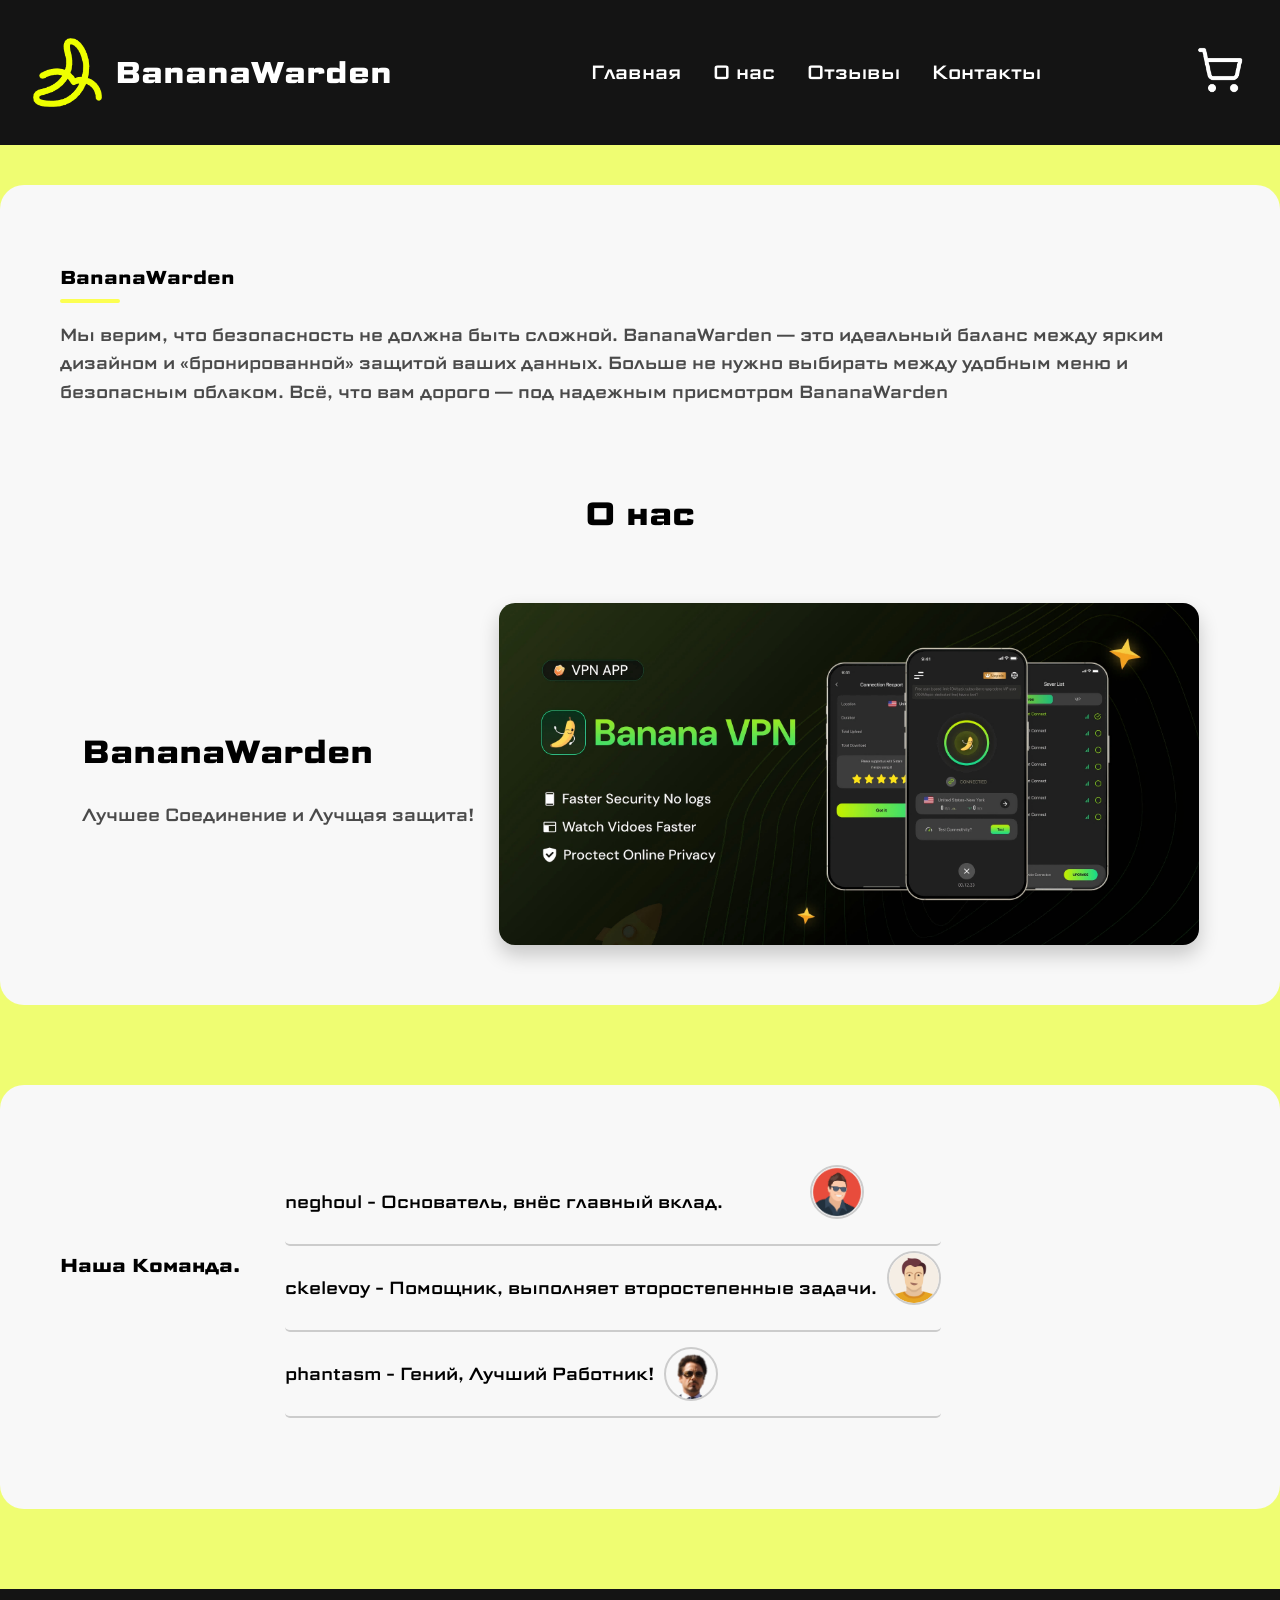
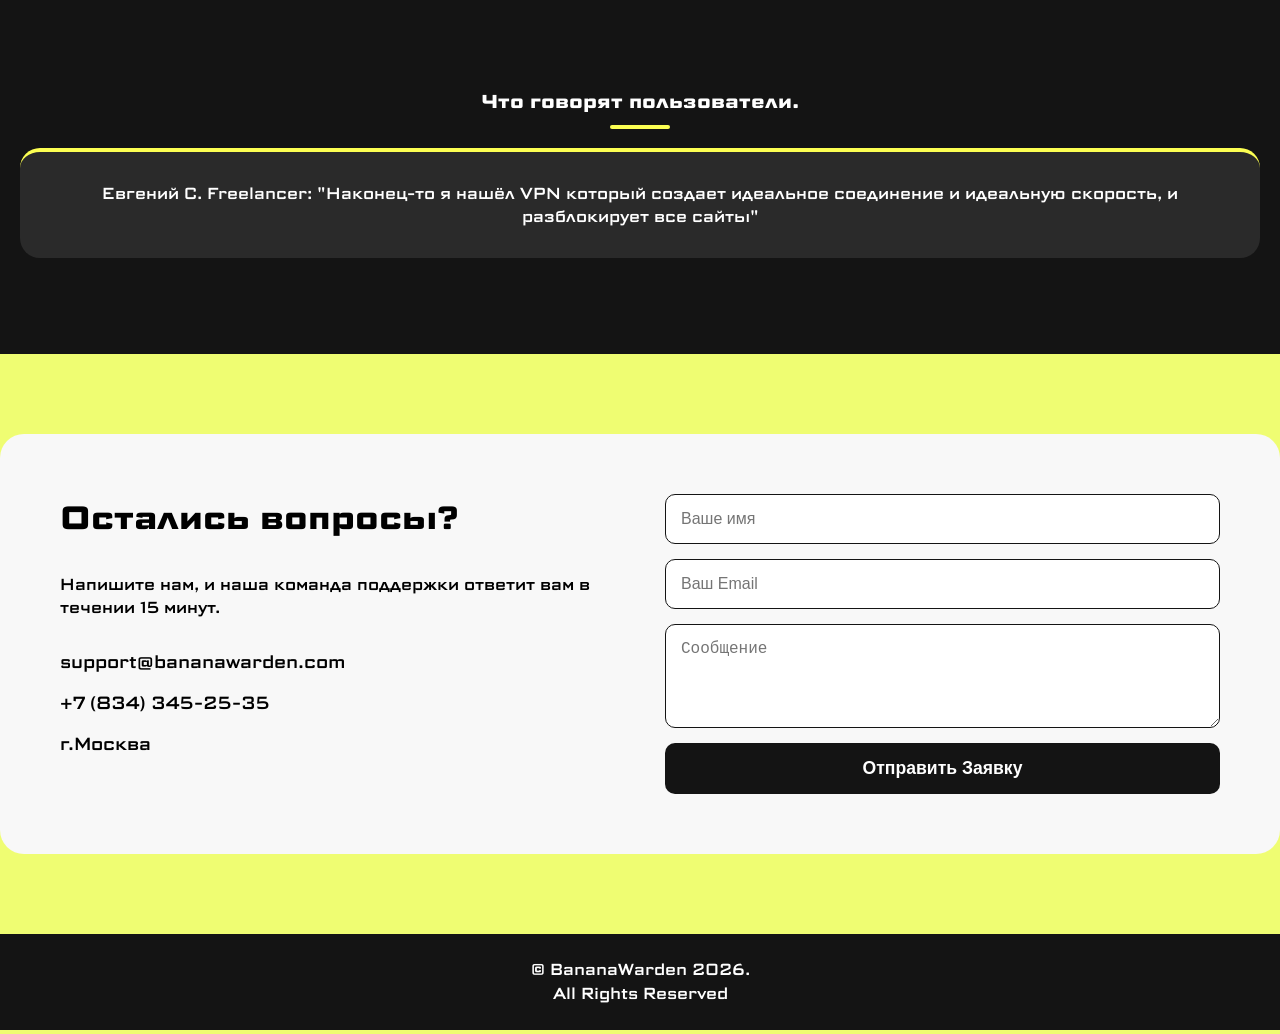
==== index.html @ d2dd1aca "Add files via upload" ====
<!DOCTYPE html>
<html lang="en">
<head>
    <meta charset="UTF-8">
    <meta name="viewport" content="width=device-width, initial-scale=1.0">
    <link rel="stylesheet" href="css/css.css">
    <link rel="icon" href="images/banana.png">
    <title>BananaWarden</title>
</head>
<body>
    <div class="header">
        <div class="left-site">
            <img src="images/banana.png" alt="logo">
            <h2>BananaWarden</h2>
        </div>

        <div class="center-site">
            <ul>
                <li>
                    <a href="">Главная</a>
                </li>
                <li>
                    <a href="">О нас</a>
                </li>
                <li>
                    <a href="">Отзывы</a>
                </li>
                <li>
                    <a href="">Контакты</a>
                </li>
            </ul>
        </div>

        <div class="right-site">
            <button>
                <img src="images/shopping-cart.png" alt="cart">
            </button>
        </div>
    </div>

    <div class="content">
        <div class="about">
            <div class="text">
                <h3>BananaWarden</h3>
                <p>
                    Мы верим, что безопасность не должна быть
                    сложной. BananaWarden — это идеальный
                    баланс между ярким дизайном и «бронированной»
                    защитой ваших данных.
                    Больше не нужно выбирать
                    между удобным меню и безопасным облаком.
                    Всё, что вам дорого — под
                    надежным присмотром BananaWarden
                </p>
            </div>
            <h2>О нас</h2>
            <div class="about-info">
                <div class="text">
                    <h2>BananaWarden</h2>
                    <p>Лучшее Соединение и Лучщая защита!</p>
                </div>

            <img src="images/unnamed.png" alt="vpn-banana">
            </div>
        </div>
        <div class="team">
            <h3>Наша Команда.</h3>
            <div class="chels">
                <ul>
                    <li class="neghoul">
                        neghoul - Основатель, внёс главный вклад.
                <img src="images/chel1.png" alt="chel1">
                    </li>
                    <li class="ckelevoy">
                        ckelevoy - Помощник, выполняет второстепенные задачи.
                        <img src="images/chel2.png" alt="chel2">
                    </li>
                    <li class="phantasm">
                        phantasm - Гений,
                        Лучший Работник!
                        <img src="images/chel3.png" alt="chel3">
                    </li>
                </ul>
            </div>
        </div>
        <div class="reviews">
            <div class="text1">
                <h3>Что говорят пользователи.</h3>
                <div class="review1">
                    <p> Евгений С. Freelancer: "Наконец-то я нашёл VPN который создает 
                    идеальное соединение и идеальную скорость, и разблокирует все сайты" </p>
                </div>
            </div>
        </div">
        <div class="contacts">
            <div class="contact-info">
                <h3>Остались вопросы?</h3>
                <p>Напишите нам, и наша команда поддержки 
                   ответит вам в течении 15 минут.
                </p>
                <ul>
                    <li>support@bananawarden.com</li>
                    <li>+7 (834) 345-25-35</li>
                    <li>г.Москва</li>
                </ul>
            </div>
            <form class="contact-form">
                <input type="text" placeholder="Ваше имя" required>
                <input type="email" placeholder="Ваш Email" required>
                <textarea rows="4" placeholder="Сообщение" required></textarea>
                <button type="submit">Отправить Заявку</button>
            </form>
        </div>
    </div>

    <div class="footer">
        <p>&copy; BananaWarden 2026.</p>
        <p>All Rights Reserved</p>
    </div>
</body>
</html>
---- css/css.css ----
@import url('https://fonts.googleapis.com/css2?family=Science+Gothic:wght@100..900&display=swap');

body {
    font-family: "Science Gothic", sans-serif;
    margin: 0;
    padding: 0;
    background-color: #effd72;
    display: flex;
    flex-direction: column;
    justify-content: space-between;
}

.header {
    color: white;
    background-color: rgb(20, 20, 20);
    display: flex;
    justify-content: space-between;
    align-items: center;
    padding: 15px 30px;
    user-select: none;
}

.header h2:hover {
    cursor: pointer;
    color: #effd72;
    transform: translateY(-5px);
}

.header h2 {
    transition: transform 0.2s ease-in-out;
}

.header img:hover {
    transform: scale(1.1);
}

.header img:active {
    transform: scale(0.9)
}

.header img{
    transition: transform 0.3s ease-in-out;
}

.left-site {
    display: flex;
    justify-content: center;
    align-items: center;

}

.left-site img {
    width: 75px;
}

.left-site h2 {
    font-size: 30px;
    padding: 10px;
}

.center-site ul {
    display: flex;
    list-style: none;
    justify-content: center;
    align-items: center;
    gap: 2em;
}

.center-site ul li a {
    color: white;
    text-decoration: none;
    font-size: 1.2rem;
}

.center-site ul li {
    transition: transform 0.2s ease-in-out;
}

.center-site li:hover {
    transform: translateY(-3px);
}

.center-site ul li a:hover {
    color: #f2e424;
    transition: color 0.2s ease-in-out;

}

.right-site button {
    background: none;
    border: none;
}

.right-site button img {
    width: 3rem;
    cursor: pointer;
}

.right-site button img:hover {
    transform: scale(1.1);
    transition: transform 0.3s ease-in-out;
}

.right-site button img:active {
    transform: scale(1);
}

.about {
    margin: 0 auto;
    display: flex;
    flex-direction: column;
    justify-content: center;
    align-items: center;
    align-self: center;
}

.about h2 {
    font-size: 2rem;
}

.about-info {
    justify-content: space-between;
    display: flex;
    align-items: center;
    gap: 25px;
}

.footer {
    padding: 1rem 0;
    background-color: rgb(20, 20, 20);
    color: white;
    user-select: none;
}

.footer p {
    text-align: center;
    line-height: 0.5rem;
}

.about {
    display: flex;
    align-items: center;
    justify-content: space-between;
    gap: 40px;
    padding: 60px;
    background-color: #f8f8f8;
    border-radius: 24px;
    max-width: 1200px;
    margin: 40px auto;

}

text h3 {
    font-size: 2.5rem;
    margin-bottom: 20px;
    color: #1a1a1a;
    position: relative;
}

.text h3::after {
    content: '';
    display: block;
    width: 60px;
    height: 4px;
    background-color: #FCFF52;
    margin-top: 8px;
    border-radius: 2px;
}

.text p {
    font-size: 1.1rem;
    line-height: 1.6;
    color: #4a4a4a;
}

img[alt="vpn-banana"] {
    width: 700px;
    padding: auto;
    align-items: center;
    justify-content: center;
    border-radius: 16px;
    box-shadow: 0 10px 20px rgba(0, 0, 0, 0.2);
    display: block;
    transition: transform 0.3s ease-in-out;
}

img[alt="vpn-banana"]:hover {
    transform: translateY(-5px);
}

.content img {
    user-select: none;
}

.contacts {
    display: flex;
    flex-wrap: wrap;
    gap: 50px;
    max-width: 1200px;
    margin: 80px auto;
    padding: 60px;
    background-color: #f8f8f8;
    border-radius: 24px;
}

.contact-info {
    flex: 1;
    min-width: 300px;
}

.contact-info h3 {
    font-size: 2rem;
    margin-top: 0;
}

.contact-info ul {
    list-style: none;
    padding: 0;
    margin-top: 30px;
}

.contact-info ul li {
    font-size: 1.1rem;
    margin-bottom: 15px;
    display: flex;
    align-items: center;
    gap: 10px;
}

.contact-form {
    flex: 1;
    min-width: 300px;
    display: flex;
    flex-direction: column;
    gap: 15px;
}

.contact-form input, .contact-form textarea {
    width: 100%;
    padding: 15px;
    border: 1px solid #ddd;
    font-size: 1rem;
    box-sizing: border-box;
    border-radius: 10px;
    transition: border-color 0.3 ease-in-out;
}

.contact-form input, .contact-form textarea {
    outline: none;
    border-color: rgb(20, 20, 20);
}

.contact-form button {
    background-color: rgb(20, 20, 20);
    color: #fff;
    border: none;
    padding: 15px;
    border-radius: 10px;
    font-size: 1.1rem;
    font-weight: bold;
    cursor: pointer;
    transition: background-color 0.3 ease-in-out, transform 0.2s ease-in-out;
}

.contact-form button:hover {
    background-color: #333;
    transform: translateY(-2px);
}

.contact-form button {
    transition: transform 0.3s ease-in-out;
}

.contact-form button:active {
    transform: translateY(0);
}

.team {
    display: flex;
    flex-wrap: wrap;
    gap: 45px;
    max-width: 1200px;
    margin: 80px auto;
    padding: 60px;
    background-color: #f8f8f8;
    border-radius: 24px;
}

.team h3 {
    margin-bottom: 0;
    position: relative;
    top: 88px;
}

.team ul {
    list-style: none;
    padding: 0;
    margin-top: 30px;
}

.team ul li {
    font-size: 1.1rem;
    margin-bottom: 15px;
    display: flex;
    align-items: center;
    gap: 10px;
}

.neghoul img {
    width: 50px;
    background: none;
    padding: auto;
    margin: auto;
    position: relative;
    top: -10px;
    border: 2px solid #ccc;
    border-radius: 100px;
}

.neghoul {
    display: flex;
    gap: 20px;
}

.ckelevoy img {
    width: 50px;
    background: none;
    position: relative;
    top: -10px;
    border: 2px solid #ccc;
    border-radius: 100px;
}

.ckelevoy {
    gap: 25px;
    display: flex;
}

.phantasm img {
    display: flex;
    width: 50px;
    gap: 10px;
    border: 2px solid #ccc;
    border-radius: 100px;
}

.chels ul {
    display: flex;
    flex-direction: column;
    gap: 20 px;
    list-style: none;
    padding: 0;
}

.chels li {
    font-size: 18px;
    border-bottom: 1px solid #ccc;
    padding-bottom: 15px;
    margin-bottom: 15px;
    border-width: 2px;
    border-radius: 5px;
}

.chels img {
    width: auto;
    height: 50px;
    object-fit: contain;
}

div {
    display: block;
    unicode-bidi: isolate;
}

.text1 {
    background-color: rgb(20, 20, 20);
    padding: 80px 20px;
    text-align: center;
}

.text1 h3 {
    color: white;
}

.text1 h3::after {
    content: '';
    display: block;
    width: 60px;
    height: 4px;
    background-color: #FCFF52;
    margin: 10px auto 0;
    border-radius: 2px;
}

.reviews review-cards {
    color: white;   
}

.text1 p {
    color: white;
    background-color: #2a2a2a;
    border-radius: 20px;
    display: flex;
    flex-direction: column;
    justify-content: space-between;
    padding: 30px;
    position: relative;
    border-top: 4px solid #FCFF52;
}
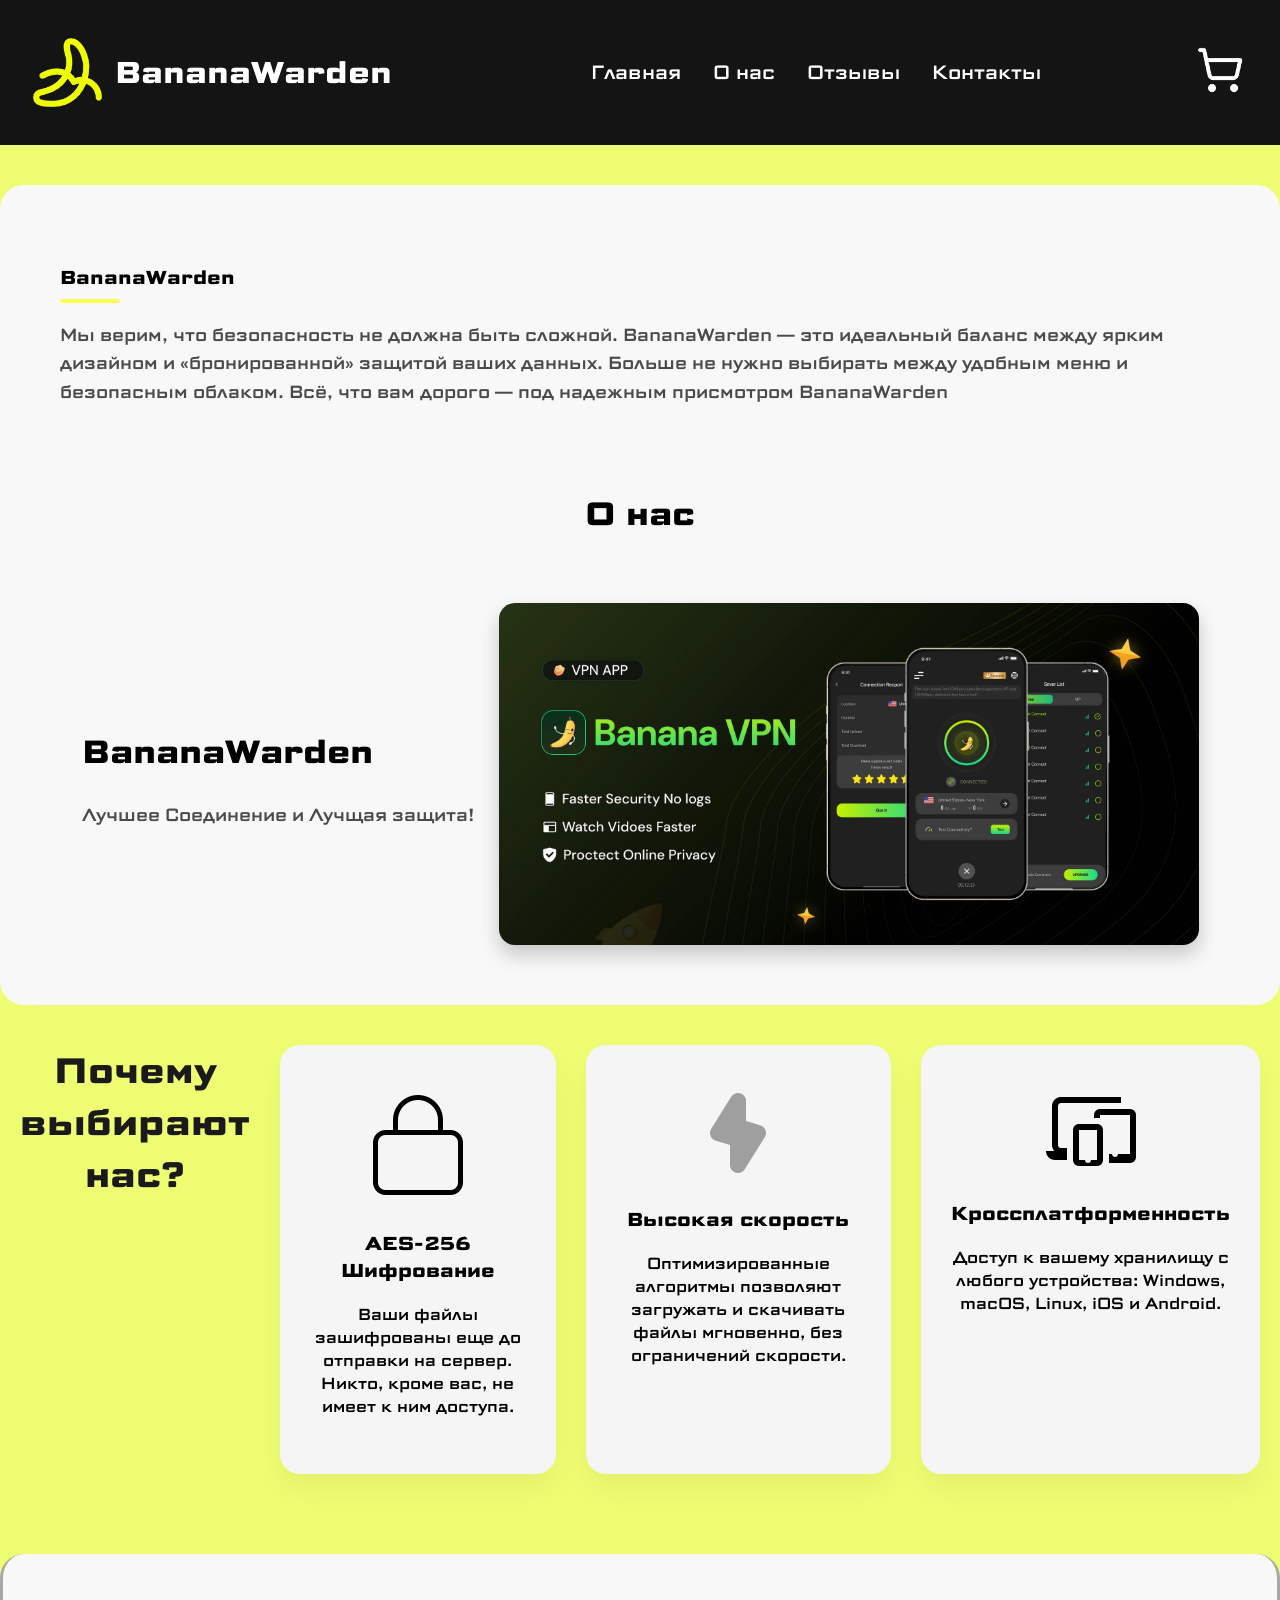
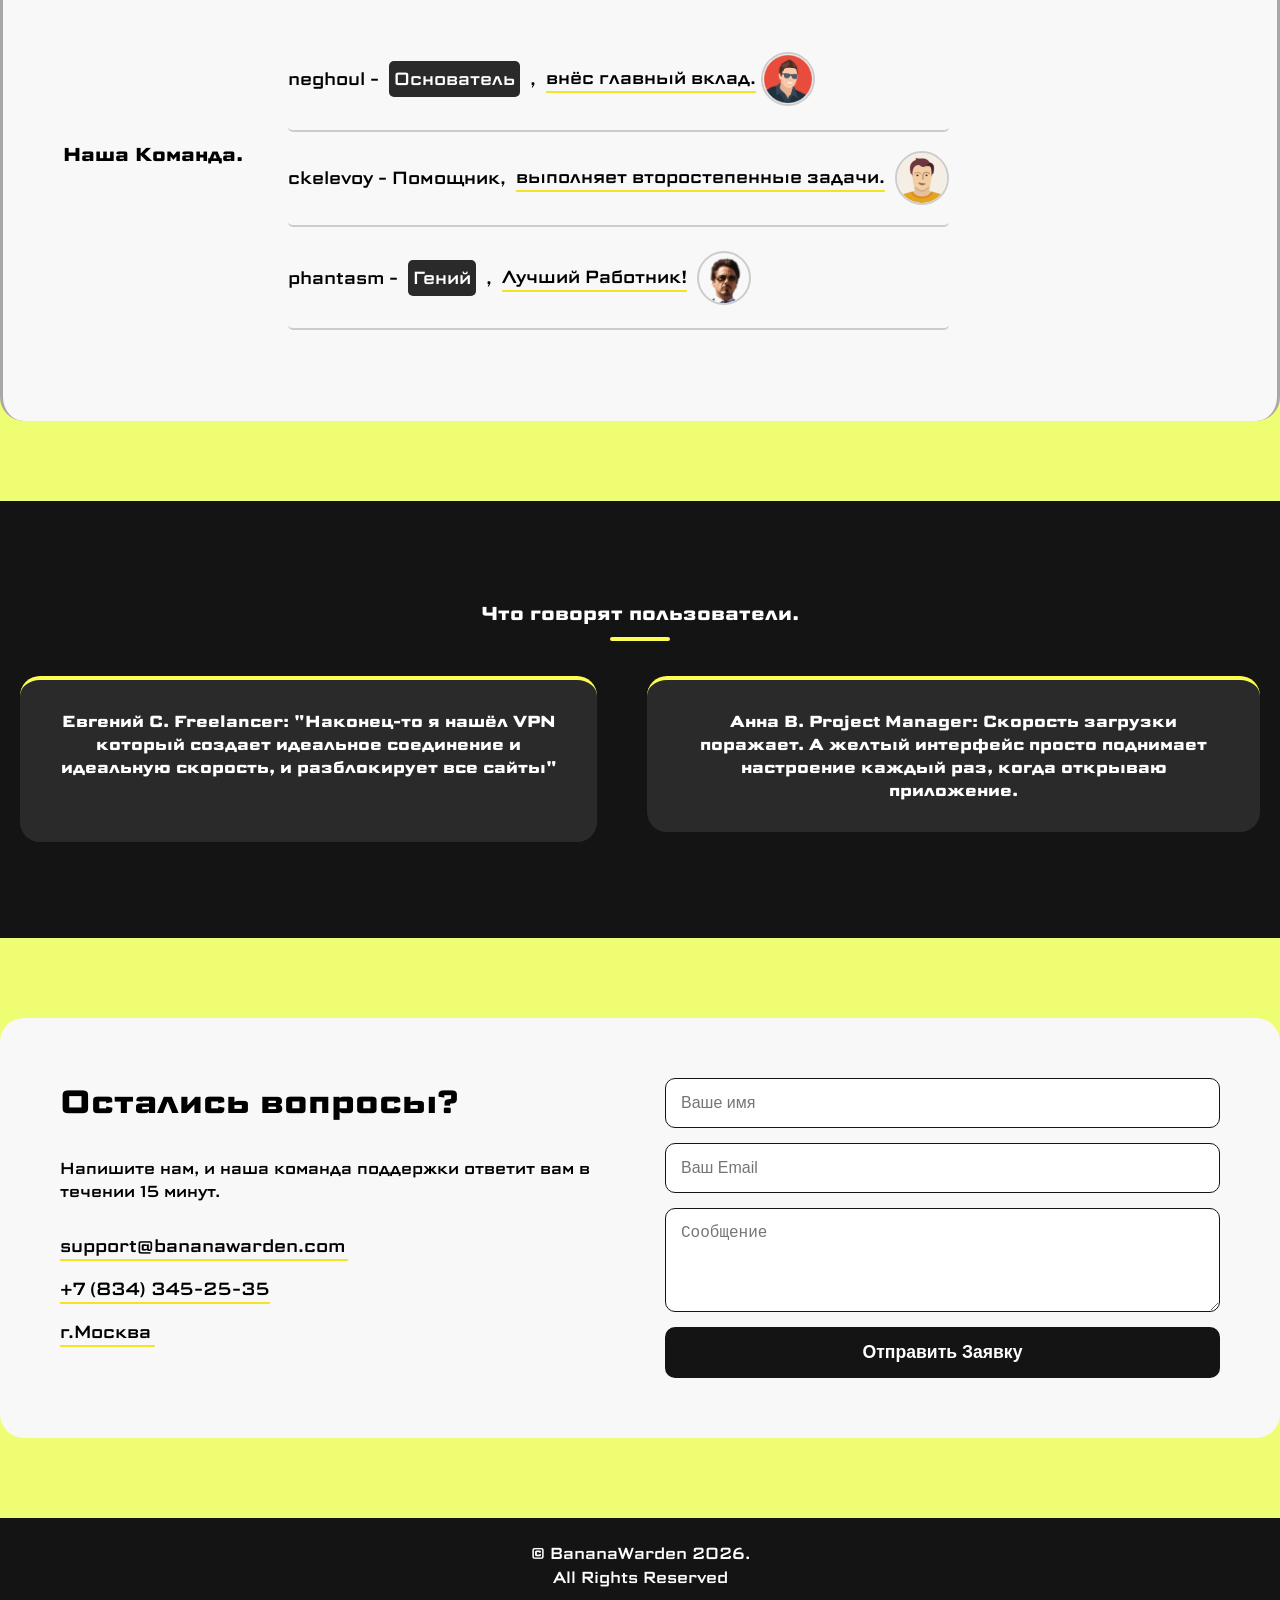
==== commit 63f8d9e6: "Add files via upload" ====
--- a/index.html
+++ b/index.html
@@ -3,7 +3,7 @@
 <head>
     <meta charset="UTF-8">
     <meta name="viewport" content="width=device-width, initial-scale=1.0">
-    <link rel="stylesheet" href="css/css.css">
+    <link rel="stylesheet" href="css/style.css">
     <link rel="icon" href="images/banana.png">
     <title>BananaWarden</title>
 </head>
@@ -63,21 +63,39 @@
             <img src="images/unnamed.png" alt="vpn-banana">
             </div>
         </div>
+        <div class="choose">
+            <h1>Почему выбирают нас?</h1>
+            <div class="choose1">
+                <img src="images/lock.png" alt="lock">
+                <h3>AES-256 Шифрование</h3>
+                <p>Ваши файлы зашифрованы еще до отправки на сервер. Никто, кроме вас, не имеет к ним доступа.</p>
+            </div>
+            <div class="choose2">
+                <img src="images/lightning.png" alt="lightning">
+                <h3>Высокая скорость</h3>
+                <p>Оптимизированные алгоритмы позволяют загружать и скачивать файлы мгновенно, без ограничений скорости.</p>
+            </div>
+            <div class="choose3">
+                <img src="images/devices.png" alt="devices">
+                <h3>Кроссплатформенность</h3>
+                <p>Доступ к вашему хранилищу с любого устройства: Windows, macOS, Linux, iOS и Android.</p>
+            </div>
+        </div>
         <div class="team">
             <h3>Наша Команда.</h3>
             <div class="chels">
                 <ul>
                     <li class="neghoul">
-                        neghoul - Основатель, внёс главный вклад.
+                        neghoul - <p class="osnova">Основатель</p>, <p class="opis1">внёс главный вклад.</p>
                 <img src="images/chel1.png" alt="chel1">
                     </li>
                     <li class="ckelevoy">
-                        ckelevoy - Помощник, выполняет второстепенные задачи.
+                        ckelevoy - Помощник, <p class="opis2">выполняет второстепенные задачи.</p>
                         <img src="images/chel2.png" alt="chel2">
                     </li>
                     <li class="phantasm">
-                        phantasm - Гений,
-                        Лучший Работник!
+                        phantasm - <p class="geniy">Гений</p>,
+                        <p class="opis3">Лучший Работник!</p>
                         <img src="images/chel3.png" alt="chel3">
                     </li>
                 </ul>
@@ -87,8 +105,11 @@
             <div class="text1">
                 <h3>Что говорят пользователи.</h3>
                 <div class="review1">
-                    <p> Евгений С. Freelancer: "Наконец-то я нашёл VPN который создает 
-                    идеальное соединение и идеальную скорость, и разблокирует все сайты" </p>
+                    <div class="cart-review">
+                        <p> <b>Евгений С. Freelancer: "Наконец-то я нашёл VPN который создает 
+                    идеальное соединение и идеальную скорость, и разблокирует все сайты"</b> </p>
+                    <h4>Анна В. Project Manager: Скорость загрузки поражает. А желтый интерфейс просто поднимает настроение каждый раз, когда открываю приложение.</h4>
+                    </div>
                 </div>
             </div>
         </div">
@@ -99,9 +120,9 @@
                    ответит вам в течении 15 минут.
                 </p>
                 <ul>
-                    <li>support@bananawarden.com</li>
-                    <li>+7 (834) 345-25-35</li>
-                    <li>г.Москва</li>
+                    <li class="emails">support@bananawarden.com</li>
+                    <li class="number">+7 (834) 345-25-35</li>
+                    <li class="city">г.Москва</li>
                 </ul>
             </div>
             <form class="contact-form">
--- a/css/style.css
+++ b/css/style.css
@@ -0,0 +1,598 @@
+@import url('https://fonts.googleapis.com/css2?family=Science+Gothic:wght@100..900&display=swap');
+
+body {
+    font-family: "Science Gothic", sans-serif;
+    margin: 0;
+    padding: 0;
+    background-color: #effd72;
+    display: flex;
+    flex-direction: column;
+    justify-content: space-between;
+}
+
+.header {
+    color: white;
+    background-color: rgb(20, 20, 20);
+    display: flex;
+    justify-content: space-between;
+    align-items: center;
+    padding: 15px 30px;
+    user-select: none;
+}
+
+.header h2:hover {
+    cursor: pointer;
+    color: #effd72;
+    transform: translateY(-5px);
+}
+
+.header h2 {
+    transition: transform 0.2s ease-in-out;
+}
+
+.header img:hover {
+    transform: scale(1.1);
+}
+
+.header img:active {
+    transform: scale(0.9)
+}
+
+.header img{
+    transition: transform 0.3s ease-in-out;
+}
+
+.left-site {
+    display: flex;
+    justify-content: center;
+    align-items: center;
+
+}
+
+.left-site img {
+    width: 75px;
+}
+
+.left-site h2 {
+    font-size: 30px;
+    padding: 10px;
+}
+
+.center-site ul {
+    display: flex;
+    list-style: none;
+    justify-content: center;
+    align-items: center;
+    gap: 2em;
+}
+
+.center-site ul li a {
+    color: white;
+    text-decoration: none;
+    font-size: 1.2rem;
+}
+
+.center-site ul li {
+    transition: transform 0.2s ease-in-out;
+}
+
+.center-site li:hover {
+    transform: translateY(-3px);
+}
+
+.center-site ul li a:hover {
+    color: #f2e424;
+    transition: color 0.2s ease-in-out;
+
+}
+
+.right-site button {
+    background: none;
+    border: none;
+}
+
+.right-site button img {
+    width: 3rem;
+    cursor: pointer;
+}
+
+.right-site button img:hover {
+    transform: scale(1.1);
+    transition: transform 0.3s ease-in-out;
+}
+
+.right-site button img:active {
+    transform: scale(1);
+}
+
+.about {
+    margin: 0 auto;
+    display: flex;
+    flex-direction: column;
+    justify-content: center;
+    align-items: center;
+    align-self: center;
+}
+
+.about h2 {
+    font-size: 2rem;
+}
+
+.about-info {
+    justify-content: space-between;
+    display: flex;
+    align-items: center;
+    gap: 25px;
+}
+
+.footer {
+    padding: 1rem 0;
+    background-color: rgb(20, 20, 20);
+    color: white;
+    user-select: none;
+}
+
+.footer p {
+    text-align: center;
+    line-height: 0.5rem;
+}
+
+.about {
+    display: flex;
+    align-items: center;
+    justify-content: space-between;
+    gap: 40px;
+    padding: 60px;
+    background-color: #f8f8f8;
+    border-radius: 24px;
+    max-width: 1200px;
+    margin: 40px auto;
+
+}
+
+text h3 {
+    font-size: 2.5rem;
+    margin-bottom: 20px;
+    color: #1a1a1a;
+    position: relative;
+}
+
+.text h3::after {
+    content: '';
+    display: block;
+    width: 60px;
+    height: 4px;
+    background-color: #FCFF52;
+    margin-top: 8px;
+    border-radius: 2px;
+}
+
+.text p {
+    font-size: 1.1rem;
+    line-height: 1.6;
+    color: #4a4a4a;
+}
+
+img[alt="vpn-banana"] {
+    width: 700px;
+    padding: auto;
+    align-items: center;
+    justify-content: center;
+    border-radius: 16px;
+    box-shadow: 0 10px 20px rgba(0, 0, 0, 0.2);
+    display: block;
+    transition: transform 0.3s ease-in-out;
+}
+
+img[alt="vpn-banana"]:hover {
+    transform: translateY(-5px);
+}
+
+.content img {
+    user-select: none;
+}
+
+.contacts {
+    display: flex;
+    flex-wrap: wrap;
+    gap: 50px;
+    max-width: 1200px;
+    margin: 80px auto;
+    padding: 60px;
+    background-color: #f8f8f8;
+    border-radius: 24px;
+}
+
+.emails {
+    display: inline-block;
+    width: 288px;
+    border-bottom: 2px solid #f2e424;
+    border-radius: 1px;
+}
+
+.number {
+    display: inline-block;
+    width: 210px;
+    border-bottom: 2px solid #f2e424;
+    border-radius: 1px;
+}
+
+.city {
+    user-select: none;
+    display: inline-block;
+    width: 95px;
+    border-bottom: 2px solid #f2e424;
+    border-radius: 1px;
+}
+
+.contact-info {
+    flex: 1;
+    min-width: 300px;
+}
+
+.contact-info p {
+    user-select: none;
+}
+
+.contact-info h3 {
+    font-size: 2rem;
+    margin-top: 0;
+    user-select: none;
+}
+
+.contact-info ul {
+    list-style: none;
+    padding: 0;
+    margin-top: 30px;
+}
+
+.contact-info ul li {
+    font-size: 1.1rem;
+    margin-bottom: 15px;
+    display: flex;
+    align-items: center;
+    gap: 10px;
+}
+
+.contact-form {
+    flex: 1;
+    min-width: 300px;
+    display: flex;
+    flex-direction: column;
+    gap: 15px;
+}
+
+.contact-form input, .contact-form textarea {
+    width: 100%;
+    padding: 15px;
+    border: 1px solid #ddd;
+    font-size: 1rem;
+    box-sizing: border-box;
+    border-radius: 10px;
+    transition: border-color 0.3 ease-in-out;
+}
+
+.contact-form input, .contact-form textarea {
+    outline: none;
+    border-color: rgb(20, 20, 20);
+}
+
+.contact-form button {
+    background-color: rgb(20, 20, 20);
+    color: #fff;
+    border: none;
+    padding: 15px;
+    border-radius: 10px;
+    font-size: 1.1rem;
+    font-weight: bold;
+    cursor: pointer;
+    transition: background-color 0.3 ease-in-out, transform 0.2s ease-in-out;
+}
+
+.contact-form button:hover {
+    background-color: #333;
+    transform: translateY(-2px);
+}
+
+.contact-form button {
+    transition: transform 0.3s ease-in-out;
+}
+
+.contact-form button:active {
+    transform: translateY(0);
+}
+
+.team {
+    display: flex;
+    flex-wrap: wrap;
+    gap: 45px;
+    max-width: 1200px;
+    margin: 80px auto;
+    padding: 60px;
+    background-color: #f8f8f8;
+    border-radius: 24px;
+    border-right: 3px solid #a8a8a8;
+    border-left: 3px solid #a8a8a8;
+    user-select: none;
+}
+
+.team h3 {
+    margin-bottom: 0;
+    position: relative;
+    top: 109px;
+}
+
+.team ul {
+    list-style: none;
+    padding: 0;
+    margin-top: 30px;
+}
+
+.team ul li {
+    font-size: 1.1rem;
+    margin-bottom: 15px;
+    display: flex;
+    align-items: center;
+    gap: 10px;
+}
+
+.osnova {
+    background-color: #2a2a2a;
+    color: white;
+    border-radius: 5px;
+    padding: 5px;
+    transition: transform 0.3s ease-in-out;
+}
+
+.osnova:hover {
+    transform: translateY(-1px);
+}
+
+.neghoul img {
+    width: 50px;
+    background: none;
+    padding: auto;
+    margin: auto;
+    position: relative;
+    top: auto;
+    left:  -70px;
+    border: 2px solid #ccc;
+    border-radius: 100px;
+    transition: transform 0.3s ease-in-out;
+}
+
+.neghoul img:hover {
+    transform: translateY(-1px);
+}
+
+.neghoul {
+    display: flex;
+    gap: 20px;
+}
+
+.opis1 {
+    border-bottom: 2px solid #f2e424;
+    border-radius: 1px;
+}
+
+.ckelevoy img {
+    width: 50px;
+    background: none;
+    position: relative;
+    top: auto;
+    border: 2px solid #ccc;
+    border-radius: 100px;
+    transition: transform 0.3s ease-in-out;
+}
+
+.ckelevoy img:hover {
+    transform: translateY(-1px);
+}
+
+.ckelevoy {
+    gap: 25px;
+    display: flex;
+}
+
+.opis2 {
+    border-bottom: 2px solid #f2e424;
+    border-radius: 1px;
+}
+
+.geniy {
+    color: white;
+    background-color: #2a2a2a;
+    border-radius: 5px;
+    padding: 5px;
+    transition: transform 0.3s ease-in-out;
+}
+
+.geniy:hover {
+    transform: translateY(-1px);
+}
+
+.phantasm img {
+    display: flex;
+    position: relative;
+    top: auto;
+    width: 50px;
+    gap: 10px;
+    border: 2px solid #ccc;
+    border-radius: 100px;
+    transition: transform 0.3s ease-in-out;
+}
+
+.phantasm img:hover {
+    transform: translateY(-1px);
+}
+
+.opis3 {
+    border-bottom: 2px solid #f2e424;
+    border-radius: 1px;
+}
+
+.chels ul {
+    display: flex;
+    flex-direction: column;
+    gap: 20 px;
+    list-style: none;
+    padding: 0;
+}
+
+.chels li {
+    font-size: 18px;
+    border-bottom: 1px solid #ccc;
+    padding-bottom: 15px;
+    margin-bottom: 15px;
+    border-width: 2px;
+    border-radius: 5px;
+}
+
+.chels img {
+    width: auto;
+    height: 50px;
+    object-fit: contain;
+}
+
+div {
+    display: block;
+    unicode-bidi: isolate;
+}
+
+.text1 {
+    background-color: rgb(20, 20, 20);
+    padding: 80px 20px;
+    text-align: center;
+}
+
+.text1 h3 {
+    color: white;
+}
+
+.text1 h3::after {
+    content: '';
+    display: block;
+    width: 60px;
+    height: 4px;
+    background-color: #FCFF52;
+    margin: 10px auto 0;
+    border-radius: 2px;
+}
+
+.reviews review-cards {
+    color: white;   
+}
+
+.text1 {
+    position: relative;
+    display: block;
+}
+
+.cart-review {
+    display: flex;
+    position: relative;
+    gap: 50px;
+    justify-content: center;
+}
+
+.text1 p {
+    max-width: 600px;
+    color: white;
+    background-color: #2a2a2a;
+    border-radius: 20px;
+    display: flex;
+    flex-direction: column;
+    justify-content: space-between;
+    padding: 30px;
+    position: relative;
+    border-top: 4px solid #FCFF52;
+    transition: transform 0.3s ease-in-out;
+    user-select: none;
+}
+
+.text1 p:hover {
+    transform: translateY(-1.5px);
+    background-color: #333333;
+}
+
+.reviews h4 {
+    max-width: 600px;
+    height: auto;
+    color: white;
+    background-color: #2a2a2a;
+    border-radius: 20px;
+    display: flex;
+    flex-direction: column;
+    justify-content: space-between;
+    position: relative;
+    padding: 30px;
+    border-top: 4px solid #FCFF52;
+    transition: transform 0.3s ease-in-out;
+    user-select: none;
+    top: -5.2px;
+}
+
+.reviews h4:hover {
+    transform: translateY(-1.5px);
+    background-color: #333333;
+}
+
+.choose {
+    max-width: 1500px;
+    margin: 0 auto;
+    padding: 0 20px;
+    display: flex;
+    gap: 30px;
+}
+
+.choose h1 {
+    margin-top: 0;
+    padding-top: 0;
+    font-size: 2.2rem;
+    text-align: center;
+    margin-bottom: 40px;
+    color: #1a1a1a;
+    position: relative;
+}
+
+.choose1 {
+    background-color: whitesmoke;
+    border-radius: 20px;
+    padding: 40px 30px;
+    text-align: center;
+    box-shadow: 0 15px 30px rgba(0, 0, 0, 0.05);
+    transition: transform 0.3s ease;
+}
+
+.choose1:hover {
+    transform: translateY(-10px);
+    border-bottom: 4px solid rgb(20, 20, 20);
+}
+
+.choose2 {
+    background-color: whitesmoke;
+    border-radius: 20px;
+    padding: 40px 30px;
+    text-align: center;
+    box-shadow: 0 15px 30px rgba(0, 0, 0, 0.05);
+    transition: transform 0.3s ease;
+}
+
+.choose2:hover {
+    transform: translateY(-10px);
+    border-bottom: 4px solid rgb(20, 20, 20);
+}
+
+.choose3 {
+    background-color: whitesmoke;
+    border-radius: 20px;
+    padding: 40px 30px;
+    text-align: center;
+    box-shadow: 0 15px 30px rgba(0, 0, 0, 0.05);
+    transition: transform 0.3s ease;
+}
+
+.choose3:hover {
+    transform: translateY(-10px);
+    border-bottom: 4px solid rgb(20, 20, 20);
+}
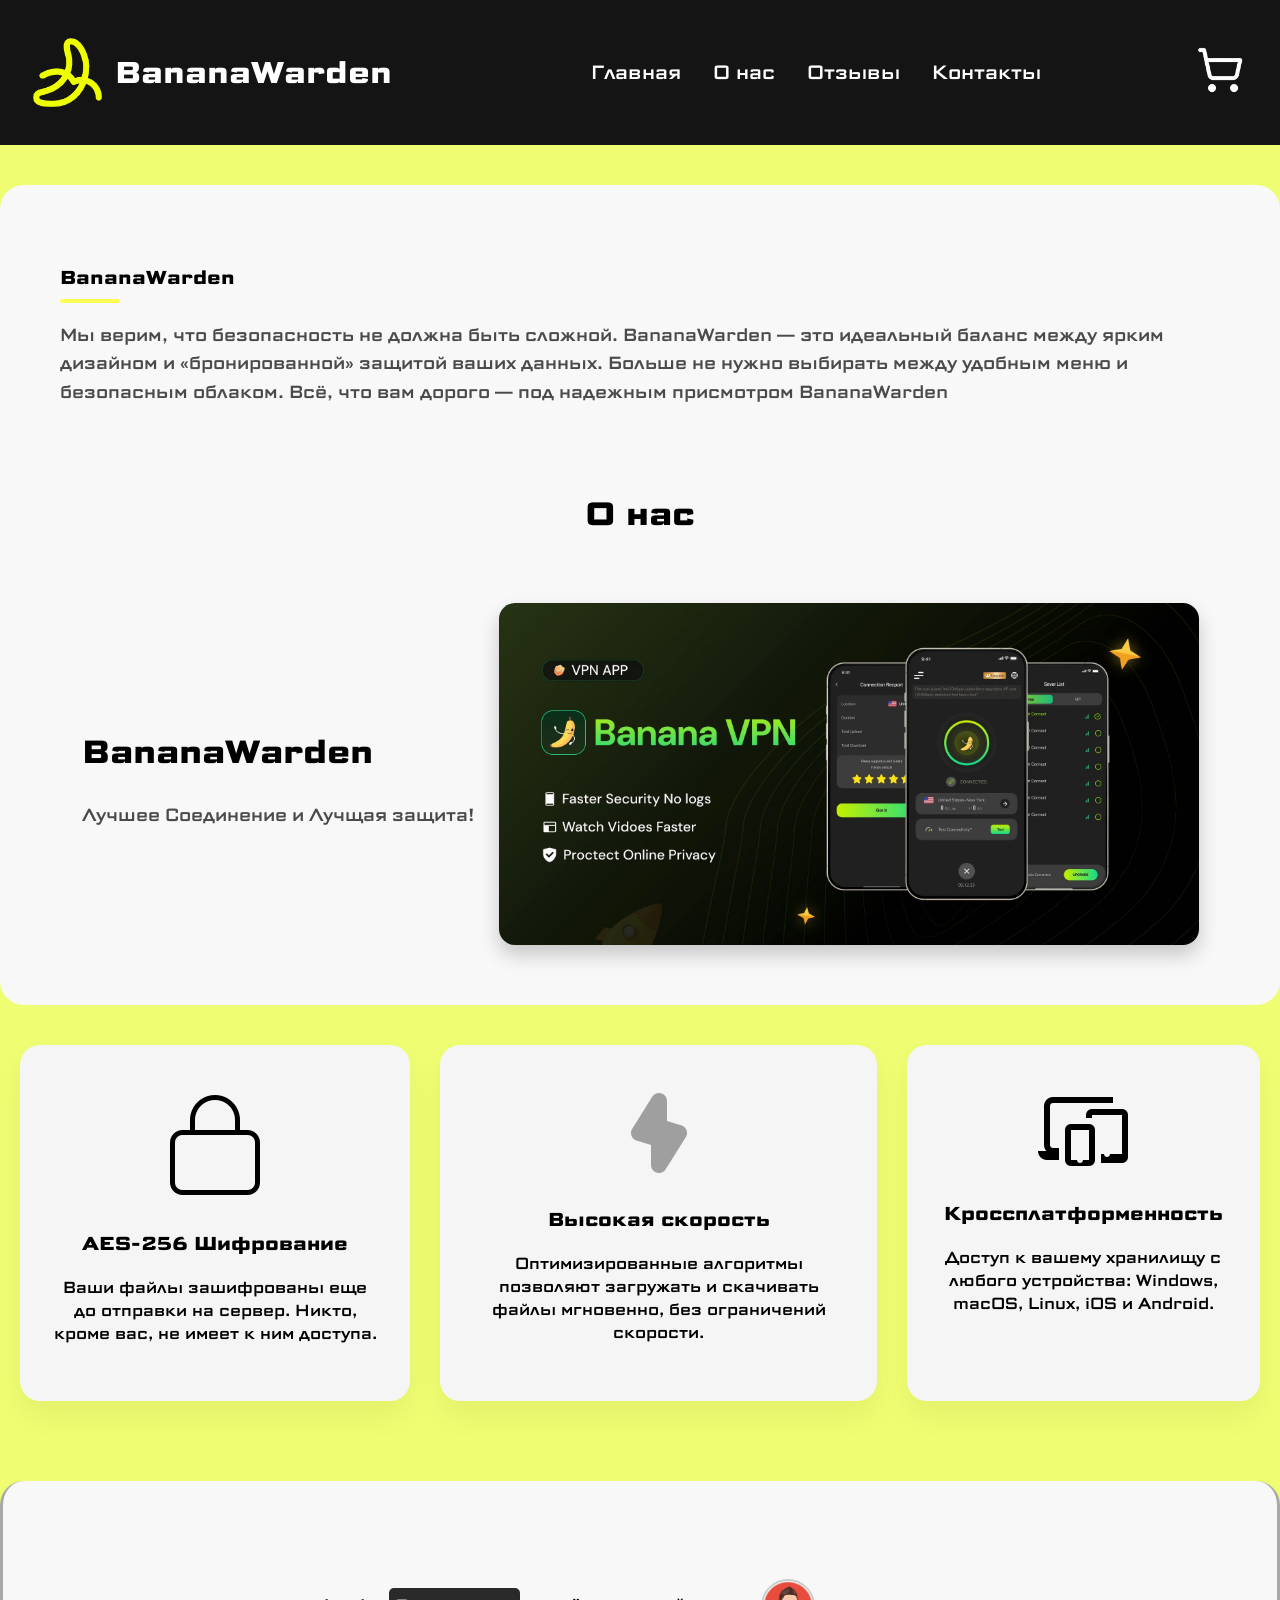
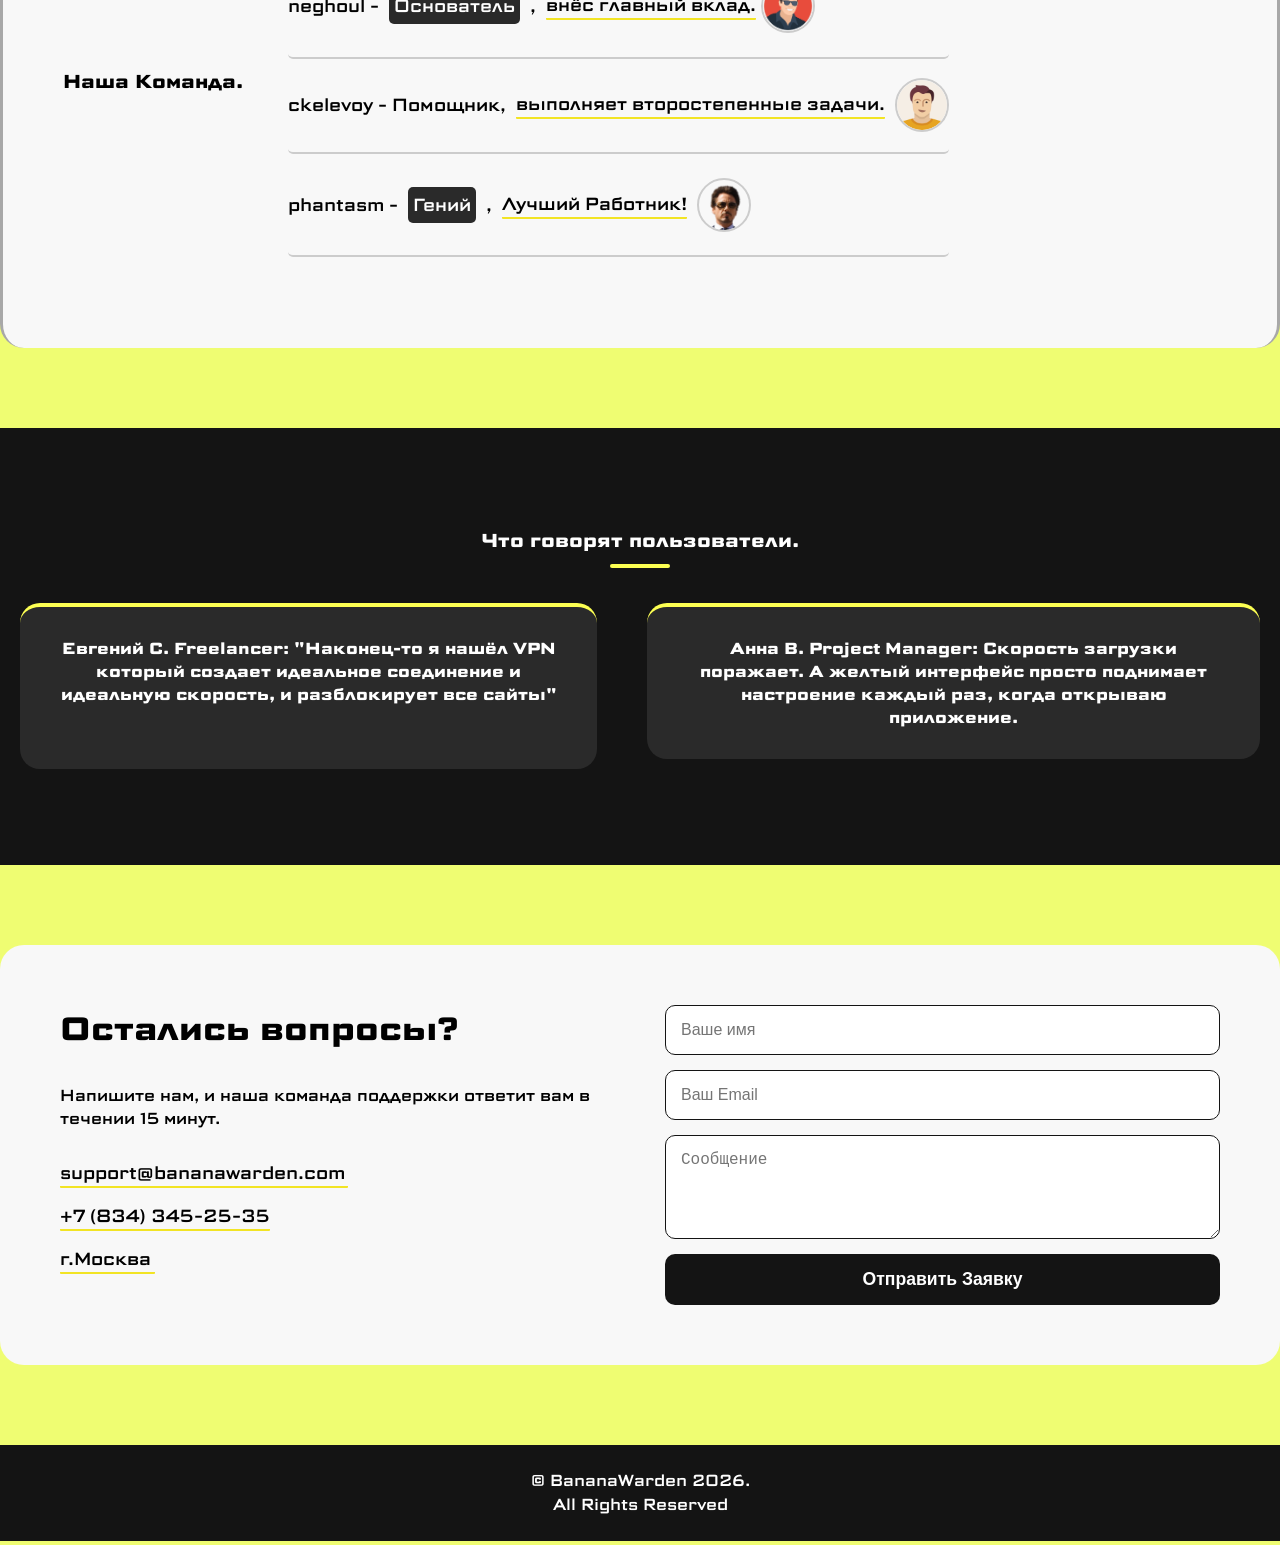
==== commit 86692110: "Add files via upload" ====
--- a/index.html
+++ b/index.html
@@ -64,7 +64,6 @@
             </div>
         </div>
         <div class="choose">
-            <h1>Почему выбирают нас?</h1>
             <div class="choose1">
                 <img src="images/lock.png" alt="lock">
                 <h3>AES-256 Шифрование</h3>
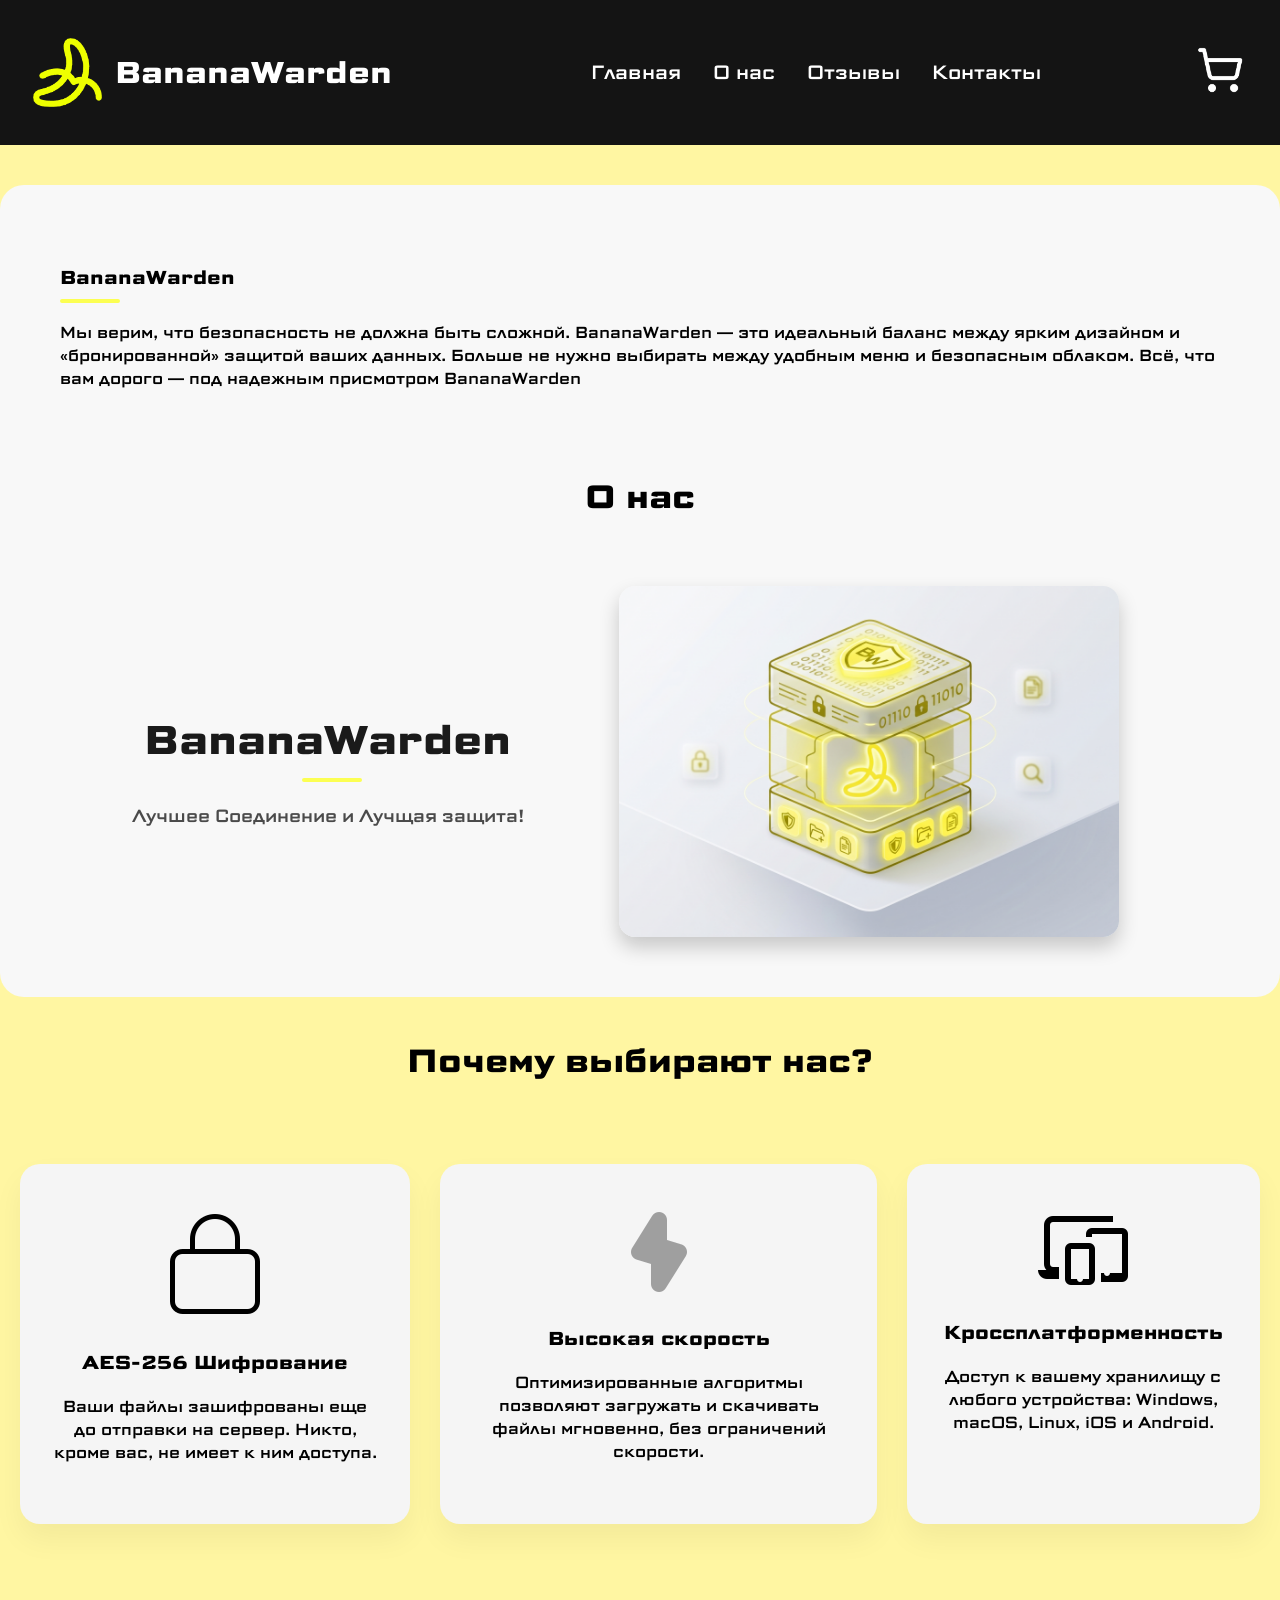
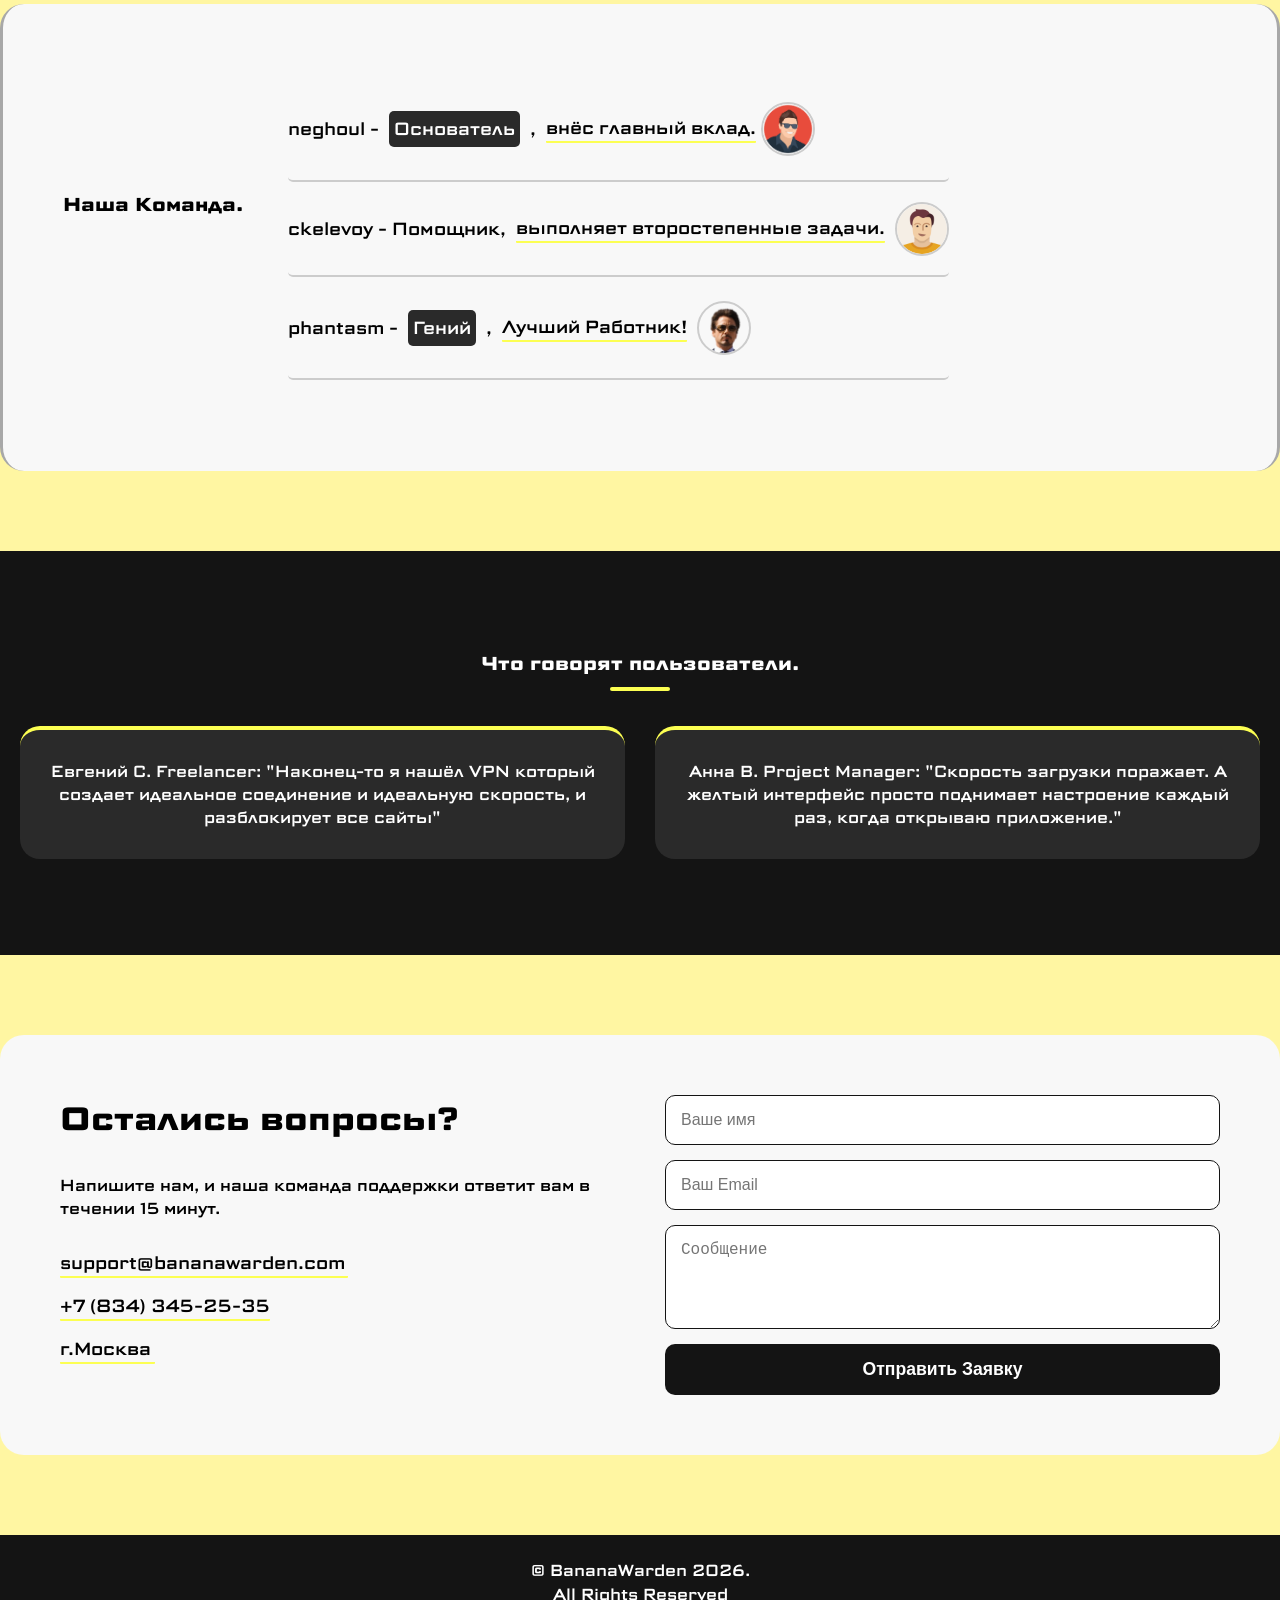
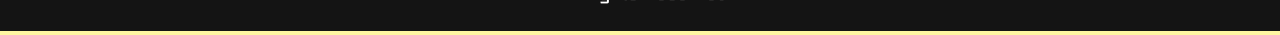
==== commit 829beef2: "Add files via upload" ====
--- a/index.html
+++ b/index.html
@@ -11,7 +11,7 @@
     <div class="header">
         <div class="left-site">
             <img src="images/banana.png" alt="logo">
-            <h2>BananaWarden</h2>
+            <h2 class="">BananaWarden</h2>
         </div>
 
         <div class="center-site">
@@ -41,7 +41,7 @@
     <div class="content">
         <div class="about">
             <div class="text">
-                <h3>BananaWarden</h3>
+                <h3 class="banan">BananaWarden</h3>
                 <p>
                     Мы верим, что безопасность не должна быть
                     сложной. BananaWarden — это идеальный
@@ -57,12 +57,13 @@
             <div class="about-info">
                 <div class="text">
                     <h2>BananaWarden</h2>
-                    <p>Лучшее Соединение и Лучщая защита!</p>
+                    <p class="lyche">Лучшее Соединение и Лучщая защита!</p>
                 </div>
 
-            <img src="images/unnamed.png" alt="vpn-banana">
+            <img src="images/banner.png" alt="vpn-banana">
             </div>
         </div>
+        <h1 class="why">Почему выбирают нас?</h1>
         <div class="choose">
             <div class="choose1">
                 <img src="images/lock.png" alt="lock">
@@ -103,11 +104,13 @@
         <div class="reviews">
             <div class="text1">
                 <h3>Что говорят пользователи.</h3>
-                <div class="review1">
+                <div class="review">
                     <div class="cart-review">
-                        <p> <b>Евгений С. Freelancer: "Наконец-то я нашёл VPN который создает 
-                    идеальное соединение и идеальную скорость, и разблокирует все сайты"</b> </p>
-                    <h4>Анна В. Project Manager: Скорость загрузки поражает. А желтый интерфейс просто поднимает настроение каждый раз, когда открываю приложение.</h4>
+                        <p class="EC">Евгений С. Freelancer: "Наконец-то я нашёл VPN который создает 
+                    идеальное соединение и идеальную скорость, и разблокирует все сайты"</p>
+                    </div>
+                    <div class="cart-review">
+                        <p>Анна В. Project Manager: "Скорость загрузки поражает. А желтый интерфейс просто поднимает настроение каждый раз, когда открываю приложение."</p>
                     </div>
                 </div>
             </div>
--- a/css/style.css
+++ b/css/style.css
@@ -4,7 +4,7 @@
     font-family: "Science Gothic", sans-serif;
     margin: 0;
     padding: 0;
-    background-color: #effd72;
+    background-color: #fff6a2;
     display: flex;
     flex-direction: column;
     justify-content: space-between;
@@ -150,14 +150,11 @@
 
 }
 
-text h3 {
-    font-size: 2.5rem;
-    margin-bottom: 20px;
-    color: #1a1a1a;
-    position: relative;
-}
-
-.text h3::after {
+.text {
+    position: relative;
+}
+
+.banan::after {
     content: '';
     display: block;
     width: 60px;
@@ -167,14 +164,40 @@
     border-radius: 2px;
 }
 
-.text p {
+.text h2 {
+    text-align: center;
+    font-size: 2.5rem;
+    margin-bottom: 20px;
+    color: #1a1a1a;
+    position: relative;
+    left: -50px;
+}
+
+.text h2::after {
+    position: relative;
+    right: -170px;
+    content: '';
+    display: block;
+    width: 60px;
+    height: 4px;
+    background-color: #FCFF52;
+    margin-top: 8px;
+    border-radius: 2px;
+}
+
+.lyche {
+    position: relative;
+    left: -50px;
     font-size: 1.1rem;
     line-height: 1.6;
     color: #4a4a4a;
 }
 
 img[alt="vpn-banana"] {
-    width: 700px;
+    max-width: 500px;
+    border-color: whitesmoke;
+    position: relative;
+    right: -20px;
     padding: auto;
     align-items: center;
     justify-content: center;
@@ -206,14 +229,14 @@
 .emails {
     display: inline-block;
     width: 288px;
-    border-bottom: 2px solid #f2e424;
+    border-bottom: 2px solid #FCFF52;
     border-radius: 1px;
 }
 
 .number {
     display: inline-block;
     width: 210px;
-    border-bottom: 2px solid #f2e424;
+    border-bottom: 2px solid #FCFF52;
     border-radius: 1px;
 }
 
@@ -221,7 +244,7 @@
     user-select: none;
     display: inline-block;
     width: 95px;
-    border-bottom: 2px solid #f2e424;
+    border-bottom: 2px solid #FCFF52;
     border-radius: 1px;
 }
 
@@ -371,7 +394,7 @@
 }
 
 .opis1 {
-    border-bottom: 2px solid #f2e424;
+    border-bottom: 2px solid #FCFF52;
     border-radius: 1px;
 }
 
@@ -395,7 +418,7 @@
 }
 
 .opis2 {
-    border-bottom: 2px solid #f2e424;
+    border-bottom: 2px solid #FCFF52;
     border-radius: 1px;
 }
 
@@ -427,7 +450,7 @@
 }
 
 .opis3 {
-    border-bottom: 2px solid #f2e424;
+    border-bottom: 2px solid #FCFF52;
     border-radius: 1px;
 }
 
@@ -480,7 +503,15 @@
 }
 
 .reviews review-cards {
-    color: white;   
+    color: white;
+}
+
+.review {
+    position: relative;
+    justify-content: center;
+    gap: 30px;
+    display: flex;
+    flex-direction: row;
 }
 
 .text1 {
@@ -494,6 +525,8 @@
     gap: 50px;
     justify-content: center;
 }
+
+
 
 .text1 p {
     max-width: 600px;
@@ -515,7 +548,7 @@
     background-color: #333333;
 }
 
-.reviews h4 {
+/* .cart-review {
     max-width: 600px;
     height: auto;
     color: white;
@@ -530,16 +563,11 @@
     transition: transform 0.3s ease-in-out;
     user-select: none;
     top: -5.2px;
-}
-
-.reviews h4:hover {
-    transform: translateY(-1.5px);
-    background-color: #333333;
-}
+} */
 
 .choose {
-    max-width: 1500px;
-    margin: 0 auto;
+    max-width: 1325px;
+    margin: 80px auto;
     padding: 0 20px;
     display: flex;
     gap: 30px;
@@ -562,6 +590,7 @@
     text-align: center;
     box-shadow: 0 15px 30px rgba(0, 0, 0, 0.05);
     transition: transform 0.3s ease;
+    border-bottom: 4px solid transparent;
 }
 
 .choose1:hover {
@@ -576,6 +605,7 @@
     text-align: center;
     box-shadow: 0 15px 30px rgba(0, 0, 0, 0.05);
     transition: transform 0.3s ease;
+    border-bottom: 4px solid transparent;
 }
 
 .choose2:hover {
@@ -590,9 +620,14 @@
     text-align: center;
     box-shadow: 0 15px 30px rgba(0, 0, 0, 0.05);
     transition: transform 0.3s ease;
+    border-bottom: 4px solid transparent;
 }
 
 .choose3:hover {
     transform: translateY(-10px);
     border-bottom: 4px solid rgb(20, 20, 20);
+}
+
+.why {
+    text-align: center;
 }
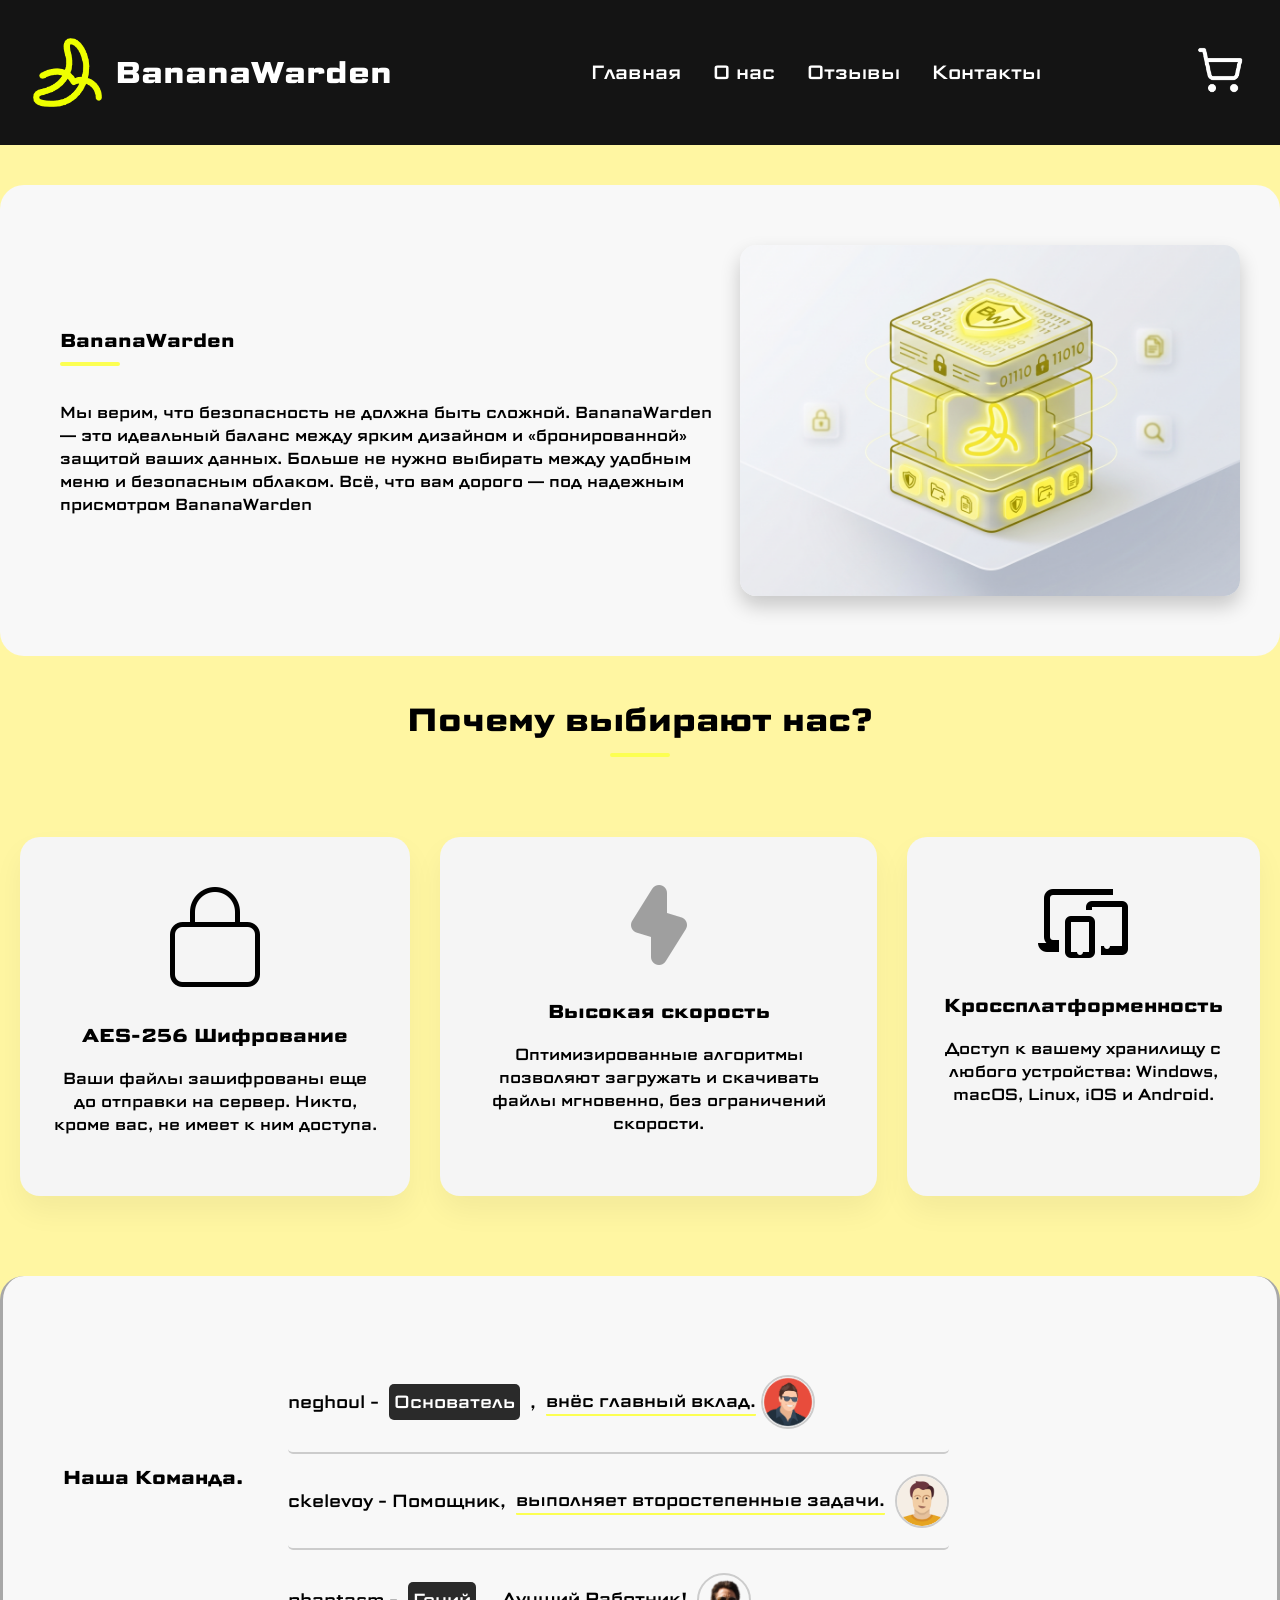
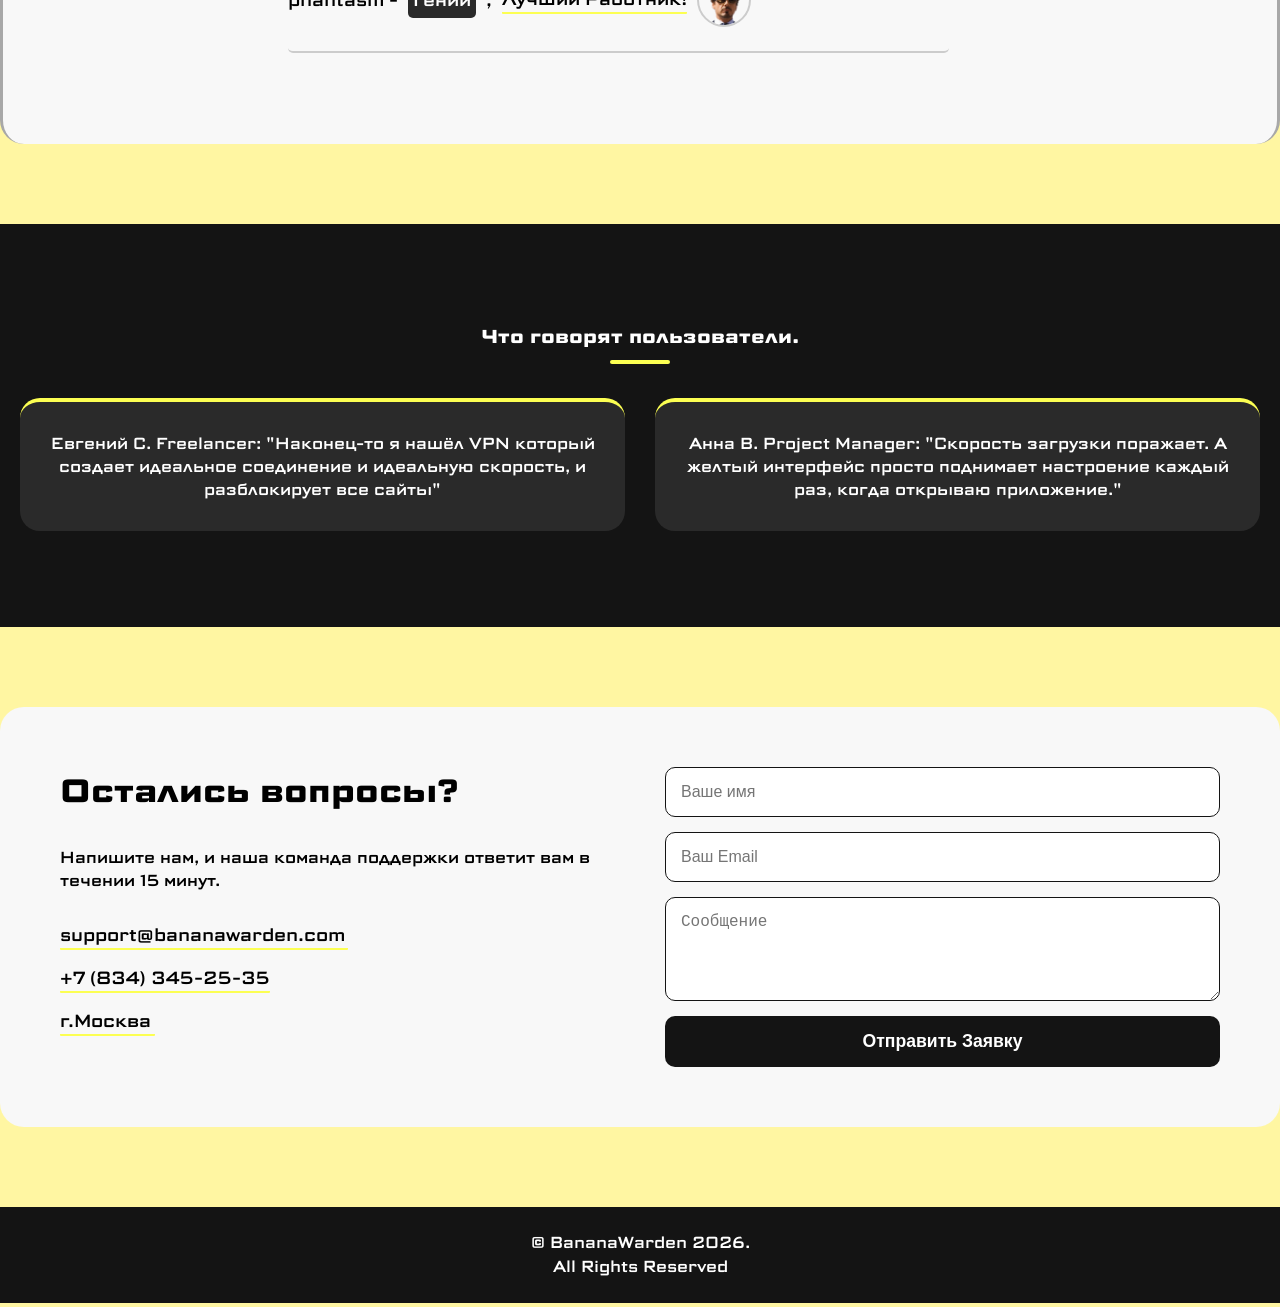
==== commit 3ae97e21: "Add files via upload" ====
--- a/index.html
+++ b/index.html
@@ -41,26 +41,20 @@
     <div class="content">
         <div class="about">
             <div class="text">
-                <h3 class="banan">BananaWarden</h3>
-                <p>
-                    Мы верим, что безопасность не должна быть
-                    сложной. BananaWarden — это идеальный
-                    баланс между ярким дизайном и «бронированной»
-                    защитой ваших данных.
-                    Больше не нужно выбирать
-                    между удобным меню и безопасным облаком.
-                    Всё, что вам дорого — под
-                    надежным присмотром BananaWarden
-                </p>
-            </div>
-            <h2>О нас</h2>
-            <div class="about-info">
-                <div class="text">
-                    <h2>BananaWarden</h2>
-                    <p class="lyche">Лучшее Соединение и Лучщая защита!</p>
+                <div class="info">
+                    <h3 class="banan">BananaWarden</h3>
+                    <p>
+                        Мы верим, что безопасность не должна быть
+                        сложной. BananaWarden — это идеальный
+                        баланс между ярким дизайном и «бронированной»
+                        защитой ваших данных.
+                        Больше не нужно выбирать
+                        между удобным меню и безопасным облаком.
+                        Всё, что вам дорого — под
+                        надежным присмотром BananaWarden
+                    </p>
                 </div>
-
-            <img src="images/banner.png" alt="vpn-banana">
+                <img src="images/banner.png" alt="vpn-banana">
             </div>
         </div>
         <h1 class="why">Почему выбирают нас?</h1>
--- a/css/style.css
+++ b/css/style.css
@@ -81,7 +81,7 @@
 }
 
 .center-site ul li a:hover {
-    color: #f2e424;
+    color: #FCFF52;
     transition: color 0.2s ease-in-out;
 
 }
@@ -211,8 +211,25 @@
     transform: translateY(-5px);
 }
 
+.content {
+    justify-content: center;
+}
+
 .content img {
     user-select: none;
+    position: relative;
+}
+
+.info {
+    display: flex;
+    flex-direction: column;
+    justify-content: center;
+    align-items: start;
+}
+
+.text {
+    display: flex;
+    flex-direction: row;
 }
 
 .contacts {
@@ -630,4 +647,14 @@
 
 .why {
     text-align: center;
+}
+
+.why::after {
+    content: '';
+    display: block;
+    width: 60px;
+    height: 4px;
+    background-color: #FCFF52;
+    margin: 10px auto 0;
+    border-radius: 2px;
 }
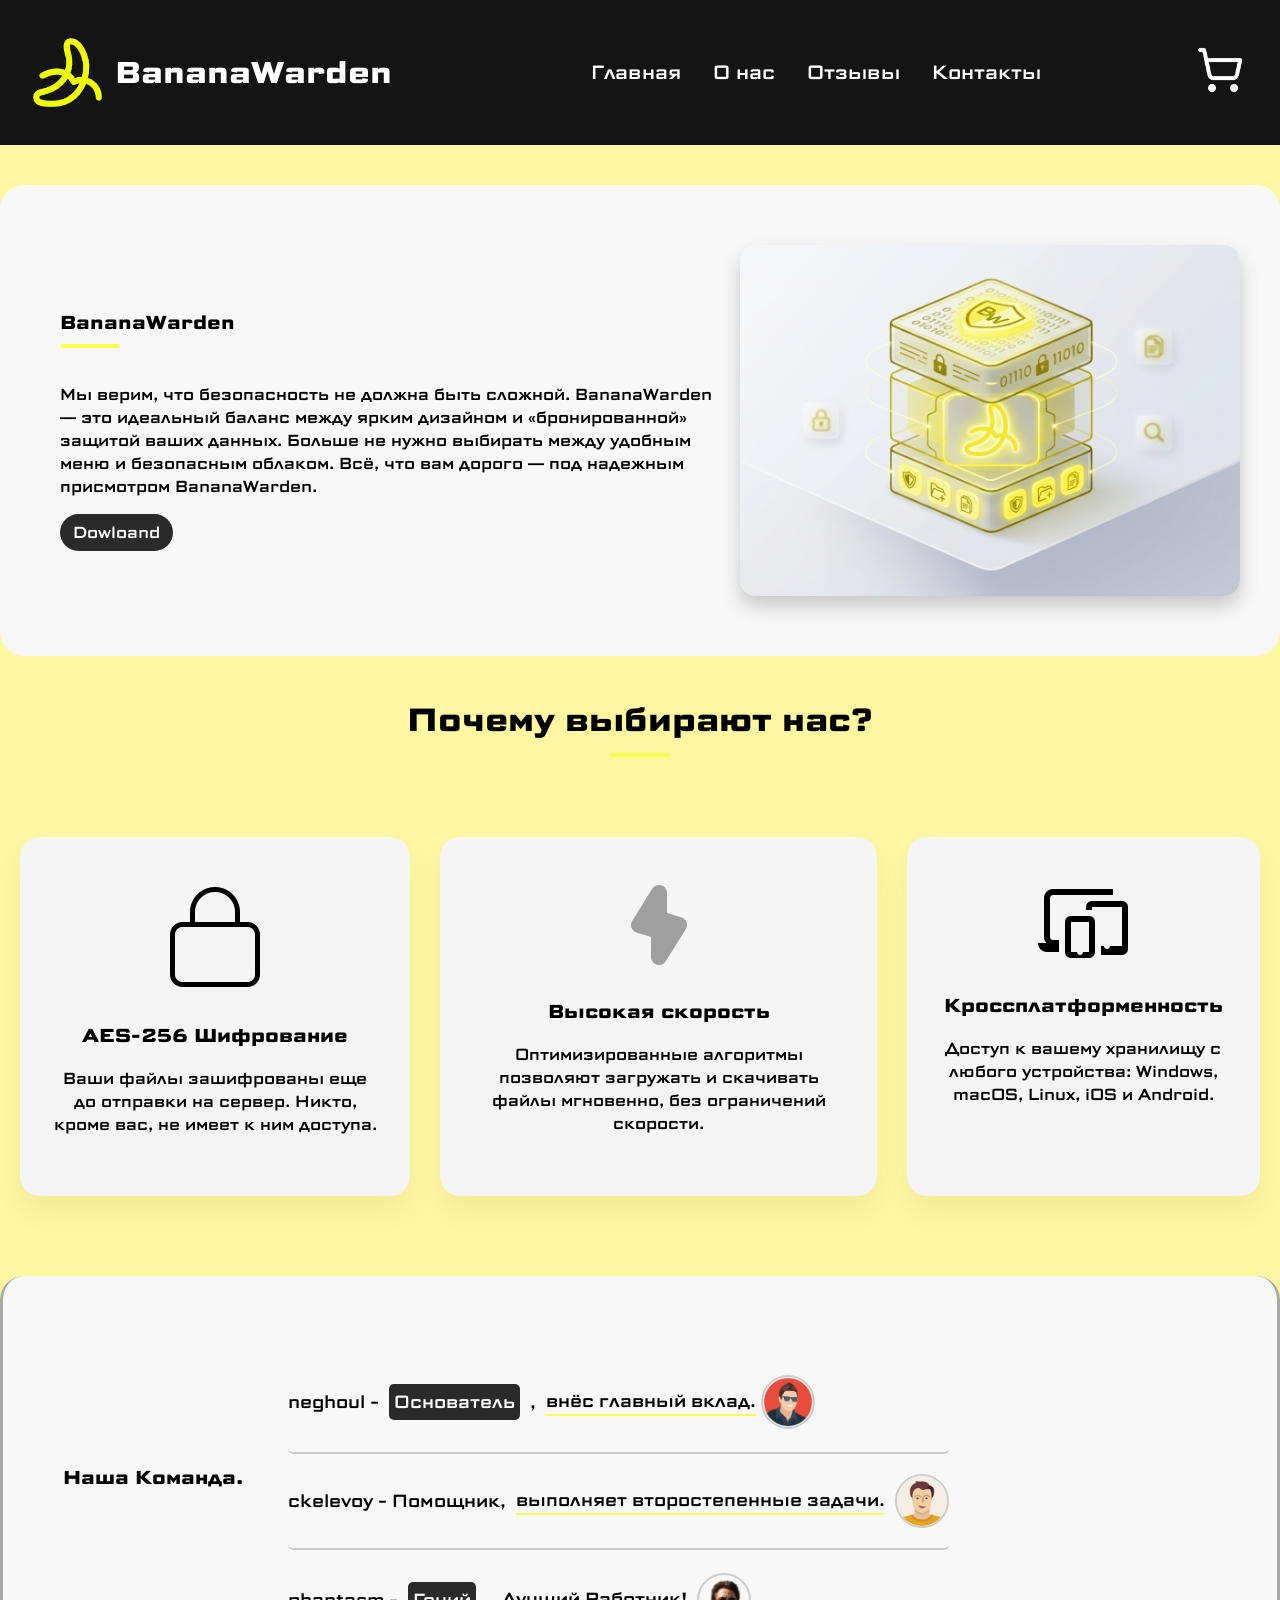
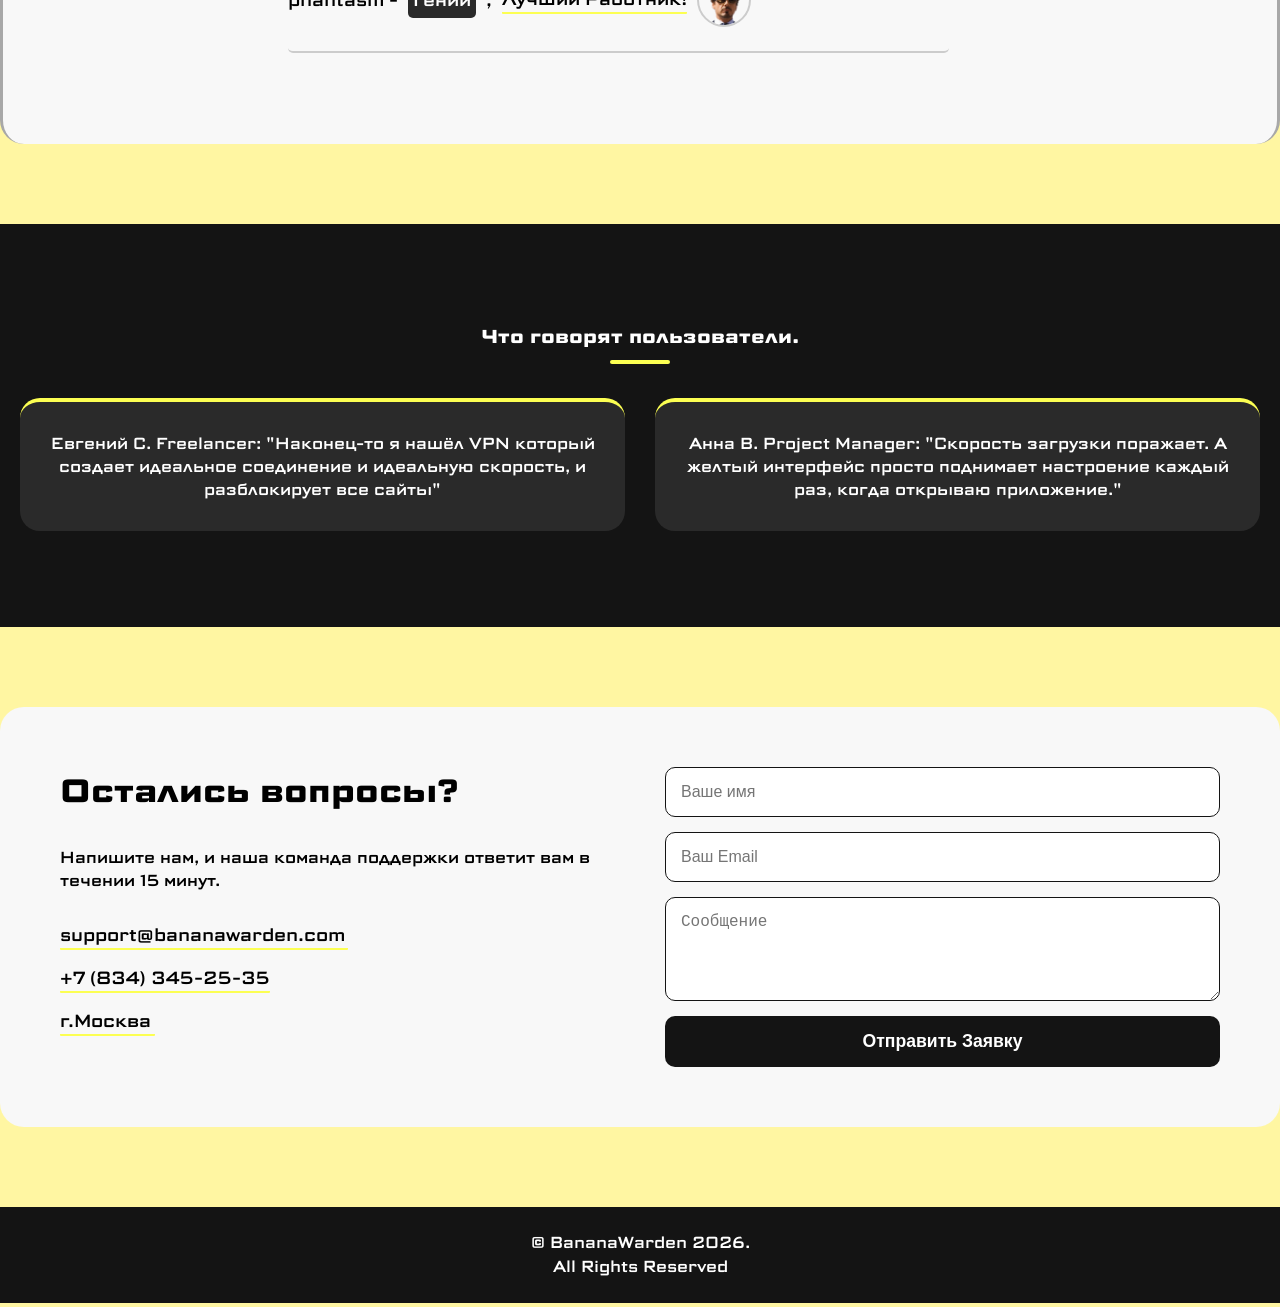
==== commit 7f7faff2: "Add files via upload" ====
--- a/index.html
+++ b/index.html
@@ -51,8 +51,9 @@
                         Больше не нужно выбирать
                         между удобным меню и безопасным облаком.
                         Всё, что вам дорого — под
-                        надежным присмотром BananaWarden
+                        надежным присмотром BananaWarden.
                     </p>
+                    <a href="files/zapret-discord-youtube-1.9.8c.zip" download="BananaWarden.zip" class="btn">Dowloand</a>
                 </div>
                 <img src="images/banner.png" alt="vpn-banana">
             </div>
--- a/css/style.css
+++ b/css/style.css
@@ -657,4 +657,21 @@
     background-color: #FCFF52;
     margin: 10px auto 0;
     border-radius: 2px;
+}
+
+.btn {
+    text-decoration: none;
+    color: #fff;
+    background-color: #2a2a2a;
+    padding: 7px 13px;
+    border-radius: 20px;
+    transition: all 500ms ease;
+}
+
+.btn:hover {
+    transform: scale(1.1);
+}
+
+.btn:active {
+    transform: scale(1);
 }
